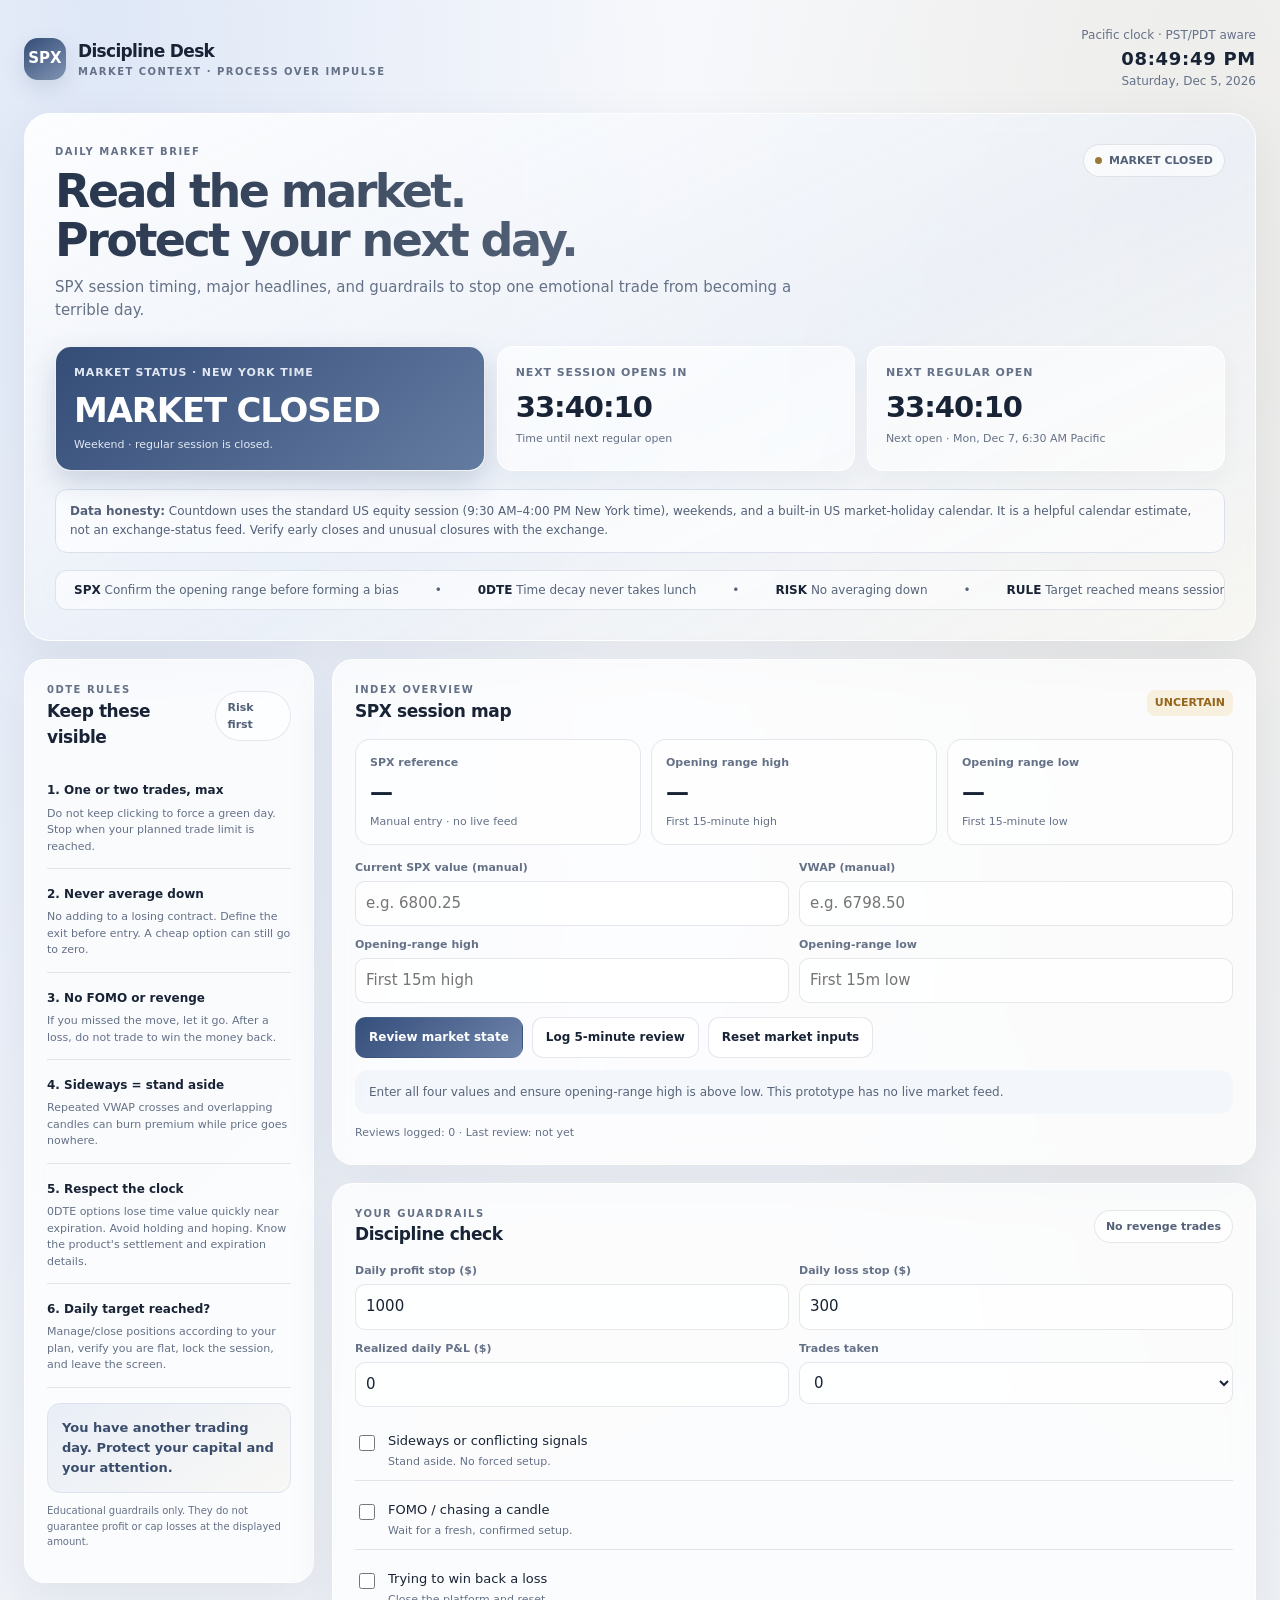
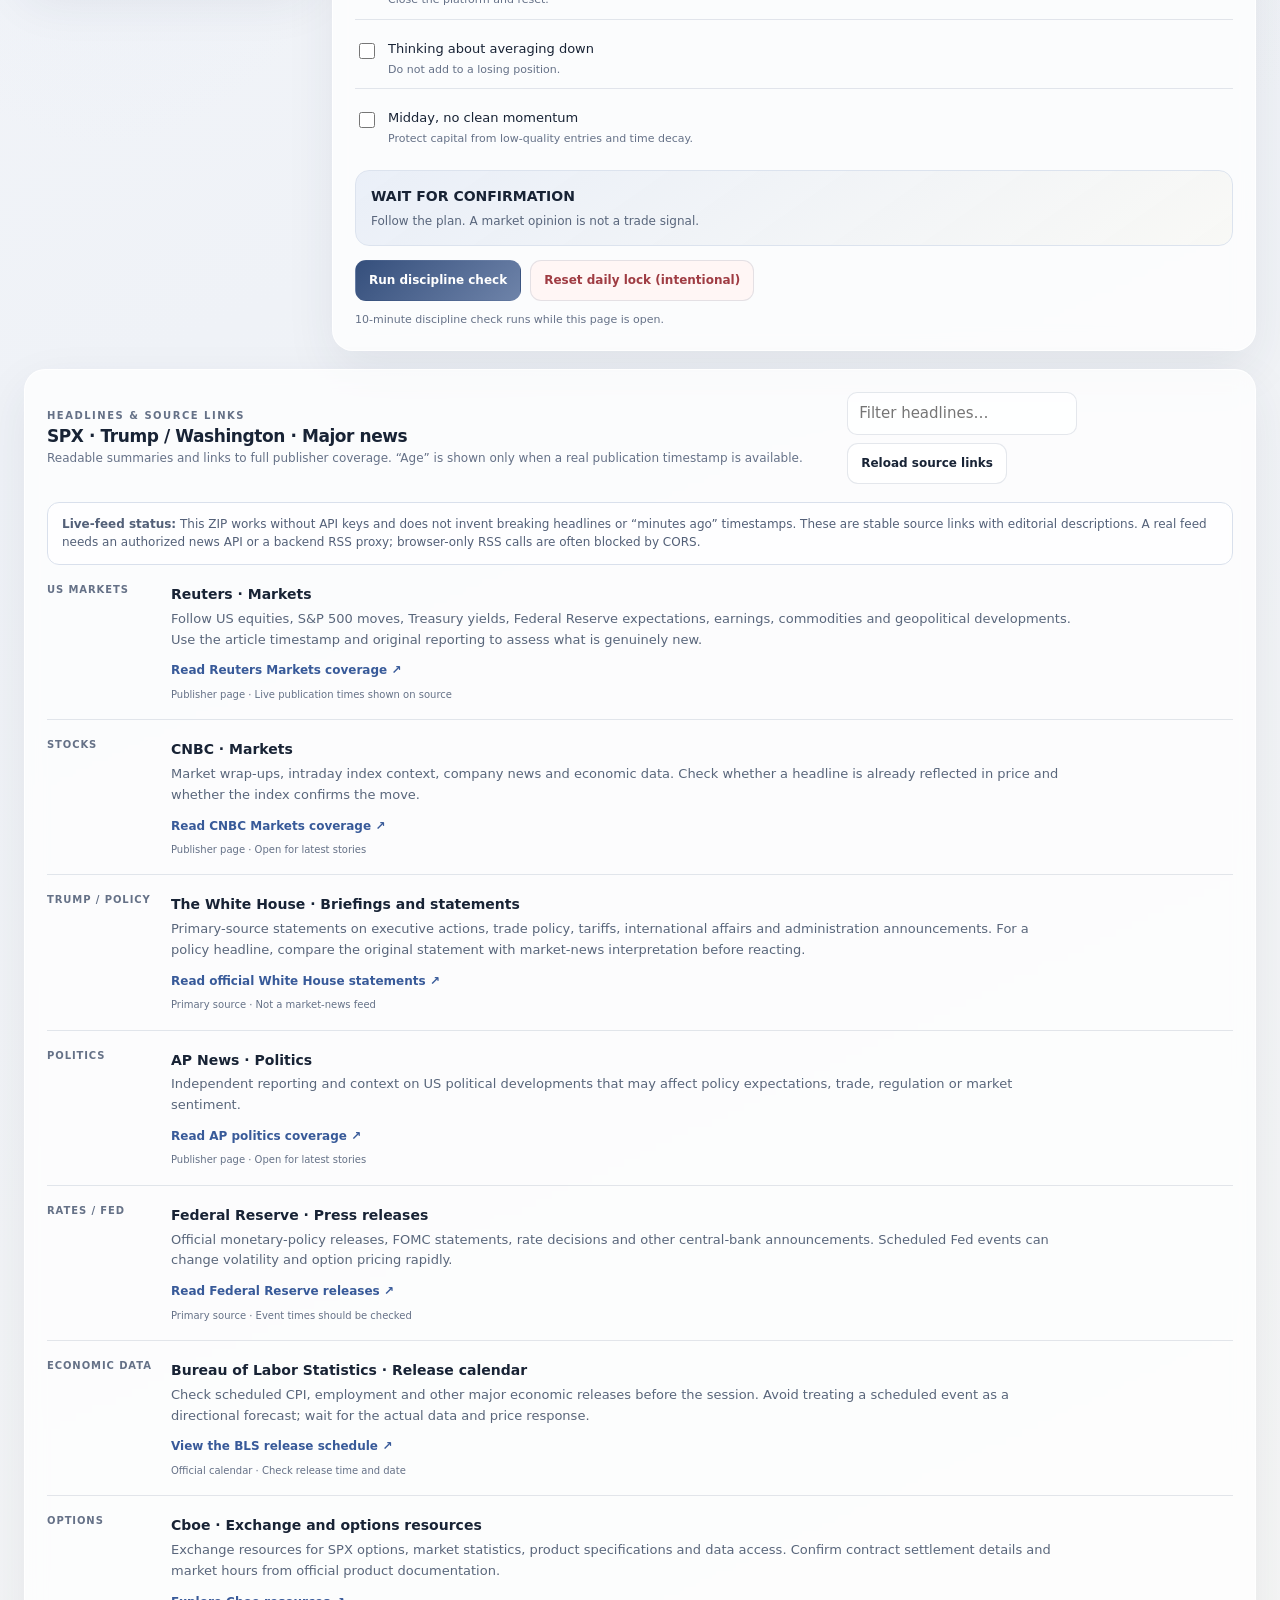
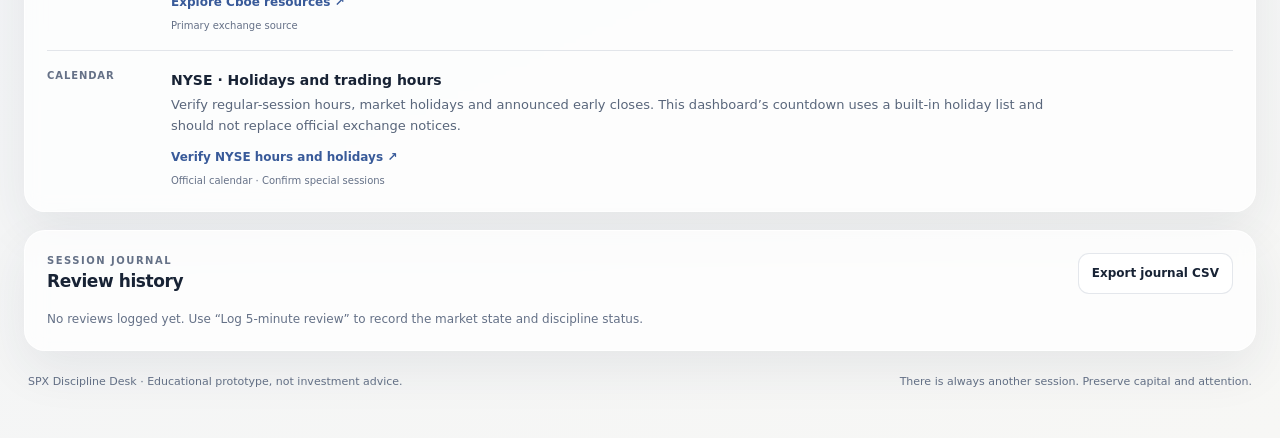
==== index.html @ 42bda192 "Add files via upload" ====
<!doctype html>
<html lang="en">
<head>
  <meta charset="utf-8">
  <meta name="viewport" content="width=device-width, initial-scale=1">
  <meta name="theme-color" content="#f4f6fa">
  <meta name="description" content="SPX market context and trading-discipline dashboard with market hours, news, and 0DTE rules.">
  <title>SPX Discipline Desk</title>
  <link rel="stylesheet" href="styles.css">
</head>
<body>
  <main class="shell">
    <header class="topbar">
      <div class="brand">
        <div class="brand-mark">SPX</div>
        <div><div class="brand-name">Discipline Desk</div><div class="eyebrow">Market context · Process over impulse</div></div>
      </div>
      <div class="clock"><span>Pacific clock · PST/PDT aware</span><strong id="clock">--:--:--</strong><span id="date">Loading date…</span></div>
    </header>

    <section class="hero">
      <div class="hero-head">
        <div>
          <div class="eyebrow">Daily market brief</div>
          <h1>Read the market.<br>Protect your next day.</h1>
          <p class="subtitle">SPX session timing, major headlines, and guardrails to stop one emotional trade from becoming a terrible day.</p>
        </div>
        <div class="pill"><span class="dot"></span><span id="session-label">Checking market session…</span></div>
      </div>

      <div class="countdown-grid">
        <article class="countdown-card featured">
          <div class="countdown-label">Market status · New York time</div>
          <div class="countdown-value" id="market-status">CHECKING…</div>
          <div class="countdown-sub" id="market-status-detail">Calculating regular-session hours</div>
        </article>
        <article class="countdown-card">
          <div class="countdown-label" id="countdown-title">Time until market close</div>
          <div class="countdown-value timer" id="close-countdown">--:--:--</div>
          <div class="countdown-sub" id="close-detail">NYSE / Cboe regular session</div>
        </article>
        <article class="countdown-card">
          <div class="countdown-label">Next regular open</div>
          <div class="countdown-value timer" id="open-countdown">--:--:--</div>
          <div class="countdown-sub" id="open-detail">Countdown in Pacific time</div>
        </article>
      </div>
      <div class="notice"><strong>Data honesty:</strong> Countdown uses the standard US equity session (9:30 AM–4:00 PM New York time), weekends, and a built-in US market-holiday calendar. It is a helpful calendar estimate, not an exchange-status feed. Verify early closes and unusual closures with the exchange.</div>
      <div class="ticker" aria-label="Market and discipline ticker">
        <div class="ticker-track">
          <span><b>SPX</b> Confirm the opening range before forming a bias</span><span>•</span>
          <span><b>0DTE</b> Time decay never takes lunch</span><span>•</span>
          <span><b>RISK</b> No averaging down</span><span>•</span>
          <span><b>RULE</b> Target reached means session locked</span><span>•</span>
          <span><b>NEWS</b> Verify claims with primary sources</span><span>•</span>
          <span><b>SPX</b> Confirm the opening range before forming a bias</span><span>•</span>
          <span><b>0DTE</b> Time decay never takes lunch</span><span>•</span>
          <span><b>RISK</b> No averaging down</span><span>•</span>
          <span><b>RULE</b> Target reached means session locked</span>
        </div>
      </div>
    </section>

    <div class="layout">
      <aside class="sidebar panel">
        <div class="panel-title"><div><div class="eyebrow">0DTE rules</div><h2>Keep these visible</h2></div><span class="pill">Risk first</span></div>
        <div class="rule-note"><b>1. One or two trades, max</b><p>Do not keep clicking to force a green day. Stop when your planned trade limit is reached.</p></div>
        <div class="rule-note"><b>2. Never average down</b><p>No adding to a losing contract. Define the exit before entry. A cheap option can still go to zero.</p></div>
        <div class="rule-note"><b>3. No FOMO or revenge</b><p>If you missed the move, let it go. After a loss, do not trade to win the money back.</p></div>
        <div class="rule-note"><b>4. Sideways = stand aside</b><p>Repeated VWAP crosses and overlapping candles can burn premium while price goes nowhere.</p></div>
        <div class="rule-note"><b>5. Respect the clock</b><p>0DTE options lose time value quickly near expiration. Avoid holding and hoping. Know the product's settlement and expiration details.</p></div>
        <div class="rule-note"><b>6. Daily target reached?</b><p>Manage/close positions according to your plan, verify you are flat, lock the session, and leave the screen.</p></div>
        <div class="sidebar-callout">You have another trading day. Protect your capital and your attention.</div>
        <p class="muted tiny">Educational guardrails only. They do not guarantee profit or cap losses at the displayed amount.</p>
      </aside>

      <div class="main-column">
        <section class="panel">
          <div class="panel-title"><div><div class="eyebrow">Index overview</div><h2>SPX session map</h2></div><span class="state wait" id="trend-state">UNCERTAIN</span></div>
          <div class="market-grid">
            <div class="metric"><div class="metric-label">SPX reference</div><div class="metric-value" id="spx-price">—</div><div class="metric-foot">Manual entry · no live feed</div></div>
            <div class="metric"><div class="metric-label">Opening range high</div><div class="metric-value" id="or-high-display">—</div><div class="metric-foot">First 15-minute high</div></div>
            <div class="metric"><div class="metric-label">Opening range low</div><div class="metric-value" id="or-low-display">—</div><div class="metric-foot">First 15-minute low</div></div>
          </div>
          <div class="inputs">
            <div class="field"><label for="price">Current SPX value (manual)</label><input id="price" type="number" step="0.01" placeholder="e.g. 6800.25"></div>
            <div class="field"><label for="vwap">VWAP (manual)</label><input id="vwap" type="number" step="0.01" placeholder="e.g. 6798.50"></div>
            <div class="field"><label for="or-high">Opening-range high</label><input id="or-high" type="number" step="0.01" placeholder="First 15m high"></div>
            <div class="field"><label for="or-low">Opening-range low</label><input id="or-low" type="number" step="0.01" placeholder="First 15m low"></div>
          </div>
          <div class="controls"><button class="btn primary" id="classify">Review market state</button><button class="btn" id="save-review">Log 5-minute review</button><button class="btn" id="reset-market">Reset market inputs</button></div>
          <div class="range-note" id="market-explanation">Enter price, VWAP and opening-range levels. The prototype uses simple context checks, not live prices or trade-entry signals.</div>
          <div class="status-line" id="review-count">Reviews logged: 0 · Last review: not yet</div>
        </section>

        <section class="panel">
          <div class="panel-title"><div><div class="eyebrow">Your guardrails</div><h2>Discipline check</h2></div><span class="pill">No revenge trades</span></div>
          <div class="inputs">
            <div class="field"><label for="profit-goal">Daily profit stop ($)</label><input id="profit-goal" type="number" value="1000" min="1"></div>
            <div class="field"><label for="loss-limit">Daily loss stop ($)</label><input id="loss-limit" type="number" value="300" min="1"></div>
            <div class="field"><label for="pnl">Realized daily P&amp;L ($)</label><input id="pnl" type="number" value="0" step="0.01"></div>
            <div class="field"><label for="trades">Trades taken</label><select id="trades"><option value="0">0</option><option value="1">1</option><option value="2">2</option><option value="3">3</option><option value="4">4+</option></select></div>
          </div>
          <div class="rules">
            <div class="rule"><input type="checkbox" id="sideways"><label for="sideways">Sideways or conflicting signals<span>Stand aside. No forced setup.</span></label></div>
            <div class="rule"><input type="checkbox" id="fomo"><label for="fomo">FOMO / chasing a candle<span>Wait for a fresh, confirmed setup.</span></label></div>
            <div class="rule"><input type="checkbox" id="revenge"><label for="revenge">Trying to win back a loss<span>Close the platform and reset.</span></label></div>
            <div class="rule"><input type="checkbox" id="average"><label for="average">Thinking about averaging down<span>Do not add to a losing position.</span></label></div>
            <div class="rule"><input type="checkbox" id="lunch"><label for="lunch">Midday, no clean momentum<span>Protect capital from low-quality entries and time decay.</span></label></div>
          </div>
          <div class="coach" id="coach"><strong>WAIT FOR CONFIRMATION</strong><p>Follow the plan. A market opinion is not a trade signal.</p></div>
          <div class="lock-overlay" id="lock-message" role="status"></div>
          <div class="controls"><button class="btn primary" id="check-discipline">Run discipline check</button><button class="btn danger" id="unlock-session">Reset daily lock (intentional)</button></div>
          <div class="status-line" id="next-prompt">10-minute discipline check runs while this page is open.</div>
        </section>
      </div>
    </div>

    <section class="panel news-panel">
      <div class="panel-title">
        <div><div class="eyebrow">Headlines & source links</div><h2>SPX · Trump / Washington · Major news</h2><div class="muted small">Readable summaries and links to full publisher coverage. “Age” is shown only when a real publication timestamp is available.</div></div>
        <div class="news-tools"><input id="news-filter" type="search" placeholder="Filter headlines…"><button class="btn" id="refresh-news">Reload source links</button></div>
      </div>
      <div class="news-notice"><b>Live-feed status:</b> This ZIP works without API keys and does not invent breaking headlines or “minutes ago” timestamps. These are stable source links with editorial descriptions. A real feed needs an authorized news API or a backend RSS proxy; browser-only RSS calls are often blocked by CORS.</div>
      <div class="news-list" id="news-list">
        <article class="news-item"><div class="news-source">US markets</div><div><h3>Reuters · Markets</h3><p>Follow US equities, S&amp;P 500 moves, Treasury yields, Federal Reserve expectations, earnings, commodities and geopolitical developments. Use the article timestamp and original reporting to assess what is genuinely new.</p><a href="https://www.reuters.com/markets/" target="_blank" rel="noopener noreferrer">Read Reuters Markets coverage ↗</a><div class="news-meta">Publisher page · Live publication times shown on source</div></div></article>
        <article class="news-item"><div class="news-source">Stocks</div><div><h3>CNBC · Markets</h3><p>Market wrap-ups, intraday index context, company news and economic data. Check whether a headline is already reflected in price and whether the index confirms the move.</p><a href="https://www.cnbc.com/markets/" target="_blank" rel="noopener noreferrer">Read CNBC Markets coverage ↗</a><div class="news-meta">Publisher page · Open for latest stories</div></div></article>
        <article class="news-item"><div class="news-source">Trump / policy</div><div><h3>The White House · Briefings and statements</h3><p>Primary-source statements on executive actions, trade policy, tariffs, international affairs and administration announcements. For a policy headline, compare the original statement with market-news interpretation before reacting.</p><a href="https://www.whitehouse.gov/briefings-statements/" target="_blank" rel="noopener noreferrer">Read official White House statements ↗</a><div class="news-meta">Primary source · Not a market-news feed</div></div></article>
        <article class="news-item"><div class="news-source">Politics</div><div><h3>AP News · Politics</h3><p>Independent reporting and context on US political developments that may affect policy expectations, trade, regulation or market sentiment.</p><a href="https://apnews.com/politics" target="_blank" rel="noopener noreferrer">Read AP politics coverage ↗</a><div class="news-meta">Publisher page · Open for latest stories</div></div></article>
        <article class="news-item"><div class="news-source">Rates / Fed</div><div><h3>Federal Reserve · Press releases</h3><p>Official monetary-policy releases, FOMC statements, rate decisions and other central-bank announcements. Scheduled Fed events can change volatility and option pricing rapidly.</p><a href="https://www.federalreserve.gov/newsevents/pressreleases.htm" target="_blank" rel="noopener noreferrer">Read Federal Reserve releases ↗</a><div class="news-meta">Primary source · Event times should be checked</div></div></article>
        <article class="news-item"><div class="news-source">Economic data</div><div><h3>Bureau of Labor Statistics · Release calendar</h3><p>Check scheduled CPI, employment and other major economic releases before the session. Avoid treating a scheduled event as a directional forecast; wait for the actual data and price response.</p><a href="https://www.bls.gov/schedule/" target="_blank" rel="noopener noreferrer">View the BLS release schedule ↗</a><div class="news-meta">Official calendar · Check release time and date</div></div></article>
        <article class="news-item"><div class="news-source">Options</div><div><h3>Cboe · Exchange and options resources</h3><p>Exchange resources for SPX options, market statistics, product specifications and data access. Confirm contract settlement details and market hours from official product documentation.</p><a href="https://www.cboe.com/" target="_blank" rel="noopener noreferrer">Explore Cboe resources ↗</a><div class="news-meta">Primary exchange source</div></div></article>
        <article class="news-item"><div class="news-source">Calendar</div><div><h3>NYSE · Holidays and trading hours</h3><p>Verify regular-session hours, market holidays and announced early closes. This dashboard’s countdown uses a built-in holiday list and should not replace official exchange notices.</p><a href="https://www.nyse.com/markets/hours-calendars" target="_blank" rel="noopener noreferrer">Verify NYSE hours and holidays ↗</a><div class="news-meta">Official calendar · Confirm special sessions</div></div></article>
      </div>
    </section>

    <section class="panel news-panel">
      <div class="panel-title"><div><div class="eyebrow">Session journal</div><h2>Review history</h2></div><button class="btn" id="export-csv">Export journal CSV</button></div>
      <div id="journal-empty" class="muted small">No reviews logged yet. Use “Log 5-minute review” to record the market state and discipline status.</div>
      <div id="journal-list" class="news-list"></div>
    </section>
    <footer class="footer"><span>SPX Discipline Desk · Educational prototype, not investment advice.</span><span>There is always another session. Preserve capital and attention.</span></footer>
  </main>
  <script src="app.js"></script>
</body>
</html>
---- styles.css ----
*{box-sizing:border-box}
:root{color-scheme:light;--ink:#182335;--muted:#657187;--line:rgba(108,124,148,.18);--glass:rgba(255,255,255,.74);--green:#147a59;--red:#b8434b;--amber:#94651b;--shadow:0 18px 50px rgba(37,52,77,.08)}
body{margin:0;color:var(--ink);background:radial-gradient(ellipse at 8% 0%,rgba(213,225,245,.72),transparent 34%),radial-gradient(ellipse at 94% 8%,rgba(229,226,217,.52),transparent 30%),linear-gradient(155deg,#f8f9fc 0%,#eff2f7 48%,#f7f7f5 100%);font:15px/1.55 Inter,ui-sans-serif,system-ui,-apple-system,BlinkMacSystemFont,"Segoe UI",sans-serif;min-height:100vh}
a{color:#385a99;text-decoration:none}a:hover{text-decoration:underline}button,input,select{font:inherit}
.shell{max-width:1440px;margin:auto;padding:26px 24px 48px}.topbar{display:flex;align-items:center;justify-content:space-between;gap:16px;margin-bottom:22px}.brand{display:flex;align-items:center;gap:12px}.brand-mark{width:42px;height:42px;border-radius:14px;display:grid;place-items:center;color:#fff;font-weight:800;background:linear-gradient(145deg,#344d77,#8194b3);box-shadow:0 8px 20px #536b8a2b}.brand-name{font-size:17px;font-weight:800;letter-spacing:-.04em}.eyebrow{color:var(--muted);text-transform:uppercase;font-size:10px;font-weight:800;letter-spacing:.15em}.clock{text-align:right;color:var(--muted);font-size:12px}.clock strong{display:block;color:var(--ink);font-size:18px;font-variant-numeric:tabular-nums;letter-spacing:.04em}
.hero{border:1px solid rgba(255,255,255,.9);border-radius:26px;padding:30px;background:linear-gradient(155deg,rgba(255,255,255,.9),rgba(235,240,248,.78) 55%,rgba(248,247,243,.86));box-shadow:var(--shadow);backdrop-filter:blur(10px)}.hero-head{display:flex;align-items:flex-start;justify-content:space-between;gap:24px;flex-wrap:wrap}h1{font-size:clamp(29px,4vw,46px);line-height:1.08;letter-spacing:-.055em;margin:7px 0 10px;font-weight:800;background:linear-gradient(105deg,#26354c,#68758a);-webkit-background-clip:text;background-clip:text;color:transparent}.subtitle{color:var(--muted);max-width:740px;margin:0}.pill{display:inline-flex;align-items:center;gap:7px;padding:7px 11px;border:1px solid var(--line);border-radius:999px;background:#ffffff9c;color:#526078;font-size:11px;font-weight:750}.dot{width:7px;height:7px;background:#9b7a36;border-radius:50%}.notice,.news-notice{margin-top:18px;padding:12px 14px;border:1px solid #d9e0ec;border-radius:12px;color:#536078;background:rgba(255,255,255,.62);font-size:12px}
.countdown-grid{display:grid;grid-template-columns:1.2fr 1fr 1fr;gap:12px;margin-top:24px}.countdown-card{padding:17px 18px;border-radius:16px;border:1px solid rgba(255,255,255,.9);background:rgba(255,255,255,.62);box-shadow:0 8px 24px rgba(37,52,77,.04)}.countdown-card.featured{background:linear-gradient(140deg,#344d77,#647ba1);color:#fff;box-shadow:0 12px 28px rgba(49,73,113,.2)}.countdown-label{font-size:11px;font-weight:800;letter-spacing:.08em;text-transform:uppercase;color:var(--muted)}.featured .countdown-label,.featured .countdown-sub{color:#e0e7f3}.countdown-value{font-size:clamp(19px,2.6vw,29px);line-height:1.2;font-weight:850;letter-spacing:-.035em;margin:9px 0 5px;font-variant-numeric:tabular-nums}.countdown-card.featured .countdown-value{font-size:clamp(22px,3vw,34px)}.countdown-sub{font-size:11px;color:var(--muted)}.timer{font-variant-numeric:tabular-nums}.ticker{overflow:hidden;white-space:nowrap;border:1px solid var(--line);border-radius:12px;background:rgba(255,255,255,.55);margin-top:17px}.ticker-track{display:inline-flex;gap:36px;padding:10px 18px;min-width:max-content;animation:scroll 38s linear infinite;font-size:12px;color:#56647a}.ticker:hover .ticker-track{animation-play-state:paused}.ticker b{color:var(--ink)}@keyframes scroll{from{transform:translateX(0)}to{transform:translateX(-45%)}}
.layout{display:grid;grid-template-columns:290px minmax(0,1fr);gap:18px;margin-top:18px;align-items:start}.main-column{display:grid;gap:18px}.panel{min-width:0;border:1px solid rgba(255,255,255,.9);border-radius:21px;padding:22px;background:var(--glass);backdrop-filter:blur(10px);box-shadow:var(--shadow)}.panel-title{display:flex;align-items:center;justify-content:space-between;gap:12px;margin-bottom:15px}h2{margin:0;font-size:17px;letter-spacing:-.025em}h3{margin:0 0 7px;font-size:14px}.muted{color:var(--muted)}.small{font-size:12px}.tiny{font-size:10px}
.market-grid{display:grid;grid-template-columns:repeat(3,minmax(0,1fr));gap:10px}.metric{border:1px solid var(--line);background:rgba(255,255,255,.55);padding:14px;border-radius:15px;min-width:0}.metric-label{color:var(--muted);font-size:11px;font-weight:700}.metric-value{font-size:23px;font-weight:800;letter-spacing:-.04em;margin:4px 0 2px;overflow-wrap:anywhere}.metric-foot{color:var(--muted);font-size:11px}.state{display:inline-flex;border-radius:8px;padding:4px 8px;font-size:11px;font-weight:800;background:#edf0f5;color:#58657a}.state.bull{color:var(--green);background:#e6f4ee}.state.bear{color:var(--red);background:#f9e9e9}.state.wait{color:var(--amber);background:#f7f0df}
.controls{display:flex;flex-wrap:wrap;gap:9px;margin-top:14px}.btn{cursor:pointer;border:1px solid var(--line);border-radius:11px;padding:10px 13px;color:var(--ink);background:rgba(255,255,255,.8);font-weight:750;font-size:12px;transition:transform .15s,box-shadow .15s}.btn:hover{transform:translateY(-1px);box-shadow:0 6px 18px rgba(42,56,80,.09)}.btn.primary{border-color:transparent;color:white;background:linear-gradient(135deg,#354f7c,#6e83a9)}.btn.danger{color:#9f3c43;background:#fff6f5}.range-note{padding:13px 14px;border-radius:13px;margin-top:12px;background:rgba(241,244,249,.8);color:#58657a;font-size:12px}.rules{display:grid;gap:9px;margin-top:14px}.rule{display:flex;align-items:flex-start;gap:10px;padding:10px 0;border-bottom:1px solid var(--line)}.rule:last-child{border-bottom:0}.rule input{margin-top:4px;accent-color:#536e9e;width:16px;height:16px;flex-shrink:0}.rule label{cursor:pointer;font-size:13px}.rule label span{display:block;color:var(--muted);font-size:11px;margin-top:2px}.inputs{display:grid;grid-template-columns:1fr 1fr;gap:10px;margin-top:14px}.field label{display:block;color:var(--muted);font-size:11px;font-weight:750;margin-bottom:5px}.field input,.field select,.news-tools input{width:100%;border:1px solid var(--line);border-radius:10px;padding:10px;background:#ffffffbd;color:var(--ink);outline:none}.field input:focus,.field select:focus,.news-tools input:focus{border-color:#7e91b6;box-shadow:0 0 0 3px #7187ad22}.coach{margin-top:13px;padding:15px;border-radius:14px;background:linear-gradient(145deg,rgba(231,237,247,.88),rgba(248,248,245,.92));border:1px solid #dce3ee}.coach strong{display:block;font-size:14px;margin-bottom:4px}.coach p{margin:0;font-size:12px;color:#59667c}.lock-overlay{display:none;margin-top:12px;border:1px solid #edc9c9;border-radius:12px;background:#fff0ef;color:#943e42;padding:13px;font-size:12px;font-weight:750}.lock-overlay.visible{display:block}.status-line{font-size:11px;color:var(--muted);margin-top:10px}
.sidebar{position:sticky;top:14px}.rule-note{padding:13px 0;border-bottom:1px solid var(--line)}.rule-note b{font-size:12px}.rule-note p{margin:4px 0 0;color:var(--muted);font-size:11px;line-height:1.5}.sidebar-callout{margin-top:15px;padding:14px;border-radius:13px;background:linear-gradient(145deg,#e9eef7,#f8f8f5);border:1px solid #dce3ee;font-weight:800;font-size:13px;color:#3b4d6c}
.news-panel{margin-top:18px}.news-tools{display:flex;gap:8px;align-items:center;flex-wrap:wrap}.news-tools input{min-width:150px;max-width:230px;width:100%;padding:9px 11px}.news-list{display:grid;gap:0}.news-item{padding:17px 0;border-bottom:1px solid var(--line);display:grid;grid-template-columns:110px minmax(0,1fr);gap:14px}.news-item:last-child{border-bottom:0;padding-bottom:0}.news-source{color:var(--muted);font-size:10px;font-weight:800;text-transform:uppercase;letter-spacing:.09em}.news-item h3{line-height:1.35;margin:3px 0 5px}.news-item p{color:#59667b;font-size:13px;line-height:1.6;margin:0 0 8px;max-width:900px}.news-item a{font-size:12px;font-weight:800}.news-meta{font-size:10px;color:var(--muted);margin-top:5px}.footer{display:flex;justify-content:space-between;flex-wrap:wrap;gap:10px;padding:22px 4px 0;color:var(--muted);font-size:11px}
@media(max-width:1000px){.layout{grid-template-columns:1fr}.sidebar{position:static}.sidebar{display:grid;grid-template-columns:1fr 1fr;column-gap:22px}.sidebar .panel-title,.sidebar .sidebar-callout,.sidebar>p{grid-column:1/-1}.countdown-grid{grid-template-columns:1fr 1fr}.countdown-card.featured{grid-column:span 2}}
@media(max-width:650px){.shell{padding:16px 12px 30px}.hero{padding:20px}.panel{padding:17px}.countdown-grid{grid-template-columns:1fr}.countdown-card.featured{grid-column:auto}.market-grid{grid-template-columns:1fr 1fr}.market-grid .metric:last-child{grid-column:span 2}.news-item{grid-template-columns:78px minmax(0,1fr)}.sidebar{display:block}.clock strong{font-size:15px}.brand-name{font-size:15px}.panel-title{align-items:flex-start;flex-wrap:wrap}}
@media(prefers-reduced-motion:reduce){*,*::before,*::after{animation:none!important;scroll-behavior:auto!important;transition:none!important}}
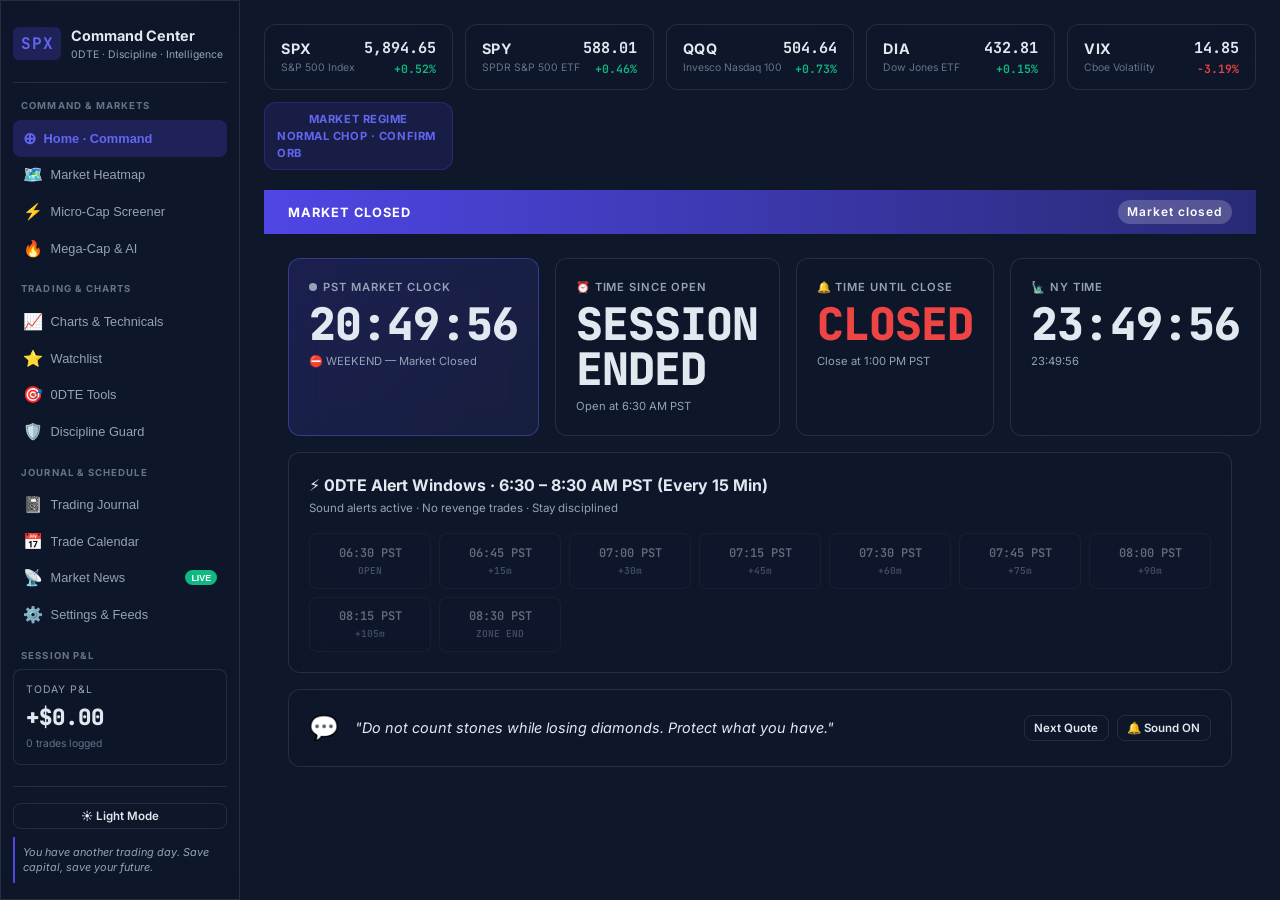
==== commit 9914559f: "Deploy SPX Command Center: modular UI architecture, live trading intelligence & journal" ====
--- a/index.html
+++ b/index.html
@@ -1,146 +1,1234 @@
 <!doctype html>
-<html lang="en">
+<html lang="en" data-theme="dark">
+
 <head>
   <meta charset="utf-8">
   <meta name="viewport" content="width=device-width, initial-scale=1">
-  <meta name="theme-color" content="#f4f6fa">
-  <meta name="description" content="SPX market context and trading-discipline dashboard with market hours, news, and 0DTE rules.">
-  <title>SPX Discipline Desk</title>
-  <link rel="stylesheet" href="styles.css">
+  <meta name="description"
+    content="SPX Command Center - 0DTE Trading Intelligence, Daily P&L Journal, and Discipline Guardrails.">
+  <title>SPX Command Center · Trading Intelligence Dashboard</title>
+  <link rel="preconnect" href="https://fonts.googleapis.com">
+  <link rel="preconnect" href="https://fonts.gstatic.com" crossorigin>
+  <link
+    href="https://fonts.googleapis.com/css2?family=Inter:wght@300;400;500;600;700;800&family=JetBrains+Mono:wght@400;500;600;700;800&display=swap"
+    rel="stylesheet">
+  <link rel="stylesheet" href="css/main.css">
+  <link rel="stylesheet" href="css/components.css">
+  <style>
+    /* Canva Studio & Heatmap Black Text Overrides */
+    body {
+      font-size: 16px !important;
+    }
+
+    .timer-big {
+      font-size: 2.8rem !important;
+      font-weight: 800 !important;
+      font-family: 'JetBrains Mono', monospace !important;
+    }
+
+    .stock-tile {
+      color: #000000 !important;
+      padding: 10px 8px !important;
+      border-radius: 8px !important;
+    }
+
+    .stock-tile .tile-sym {
+      color: #000000 !important;
+      font-size: 1.15rem !important;
+      font-weight: 900 !important;
+      display: block;
+    }
+
+    .stock-tile .tile-chg {
+      color: #000000 !important;
+      font-size: 1.05rem !important;
+      font-weight: 800 !important;
+      display: block;
+      margin-top: 3px;
+    }
+
+    .stock-tile .tile-price {
+      color: #0F172A !important;
+      font-size: 0.9rem !important;
+      font-weight: 700 !important;
+      display: block;
+    }
+
+    [data-theme="light"] .tile-perf-strong-green {
+      background-color: #86EFAC !important;
+      border: 1.5px solid #22C55E !important;
+    }
+
+    [data-theme="light"] .tile-perf-green {
+      background-color: #BBF7D0 !important;
+      border: 1.5px solid #4ADE80 !important;
+    }
+
+    [data-theme="light"] .tile-perf-light-green {
+      background-color: #DCFCE7 !important;
+      border: 1.5px solid #86EFAC !important;
+    }
+
+    [data-theme="light"] .tile-perf-flat {
+      background-color: #E2E8F0 !important;
+      border: 1.5px solid #CBD5E1 !important;
+    }
+
+    [data-theme="light"] .tile-perf-light-red {
+      background-color: #FEE2E2 !important;
+      border: 1.5px solid #FCA5A5 !important;
+    }
+
+    [data-theme="light"] .tile-perf-red {
+      background-color: #FECACA !important;
+      border: 1.5px solid #F87171 !important;
+    }
+
+    [data-theme="light"] .tile-perf-strong-red {
+      background-color: #FCA5A5 !important;
+      border: 1.5px solid #EF4444 !important;
+    }
+  </style>
 </head>
+
 <body>
-  <main class="shell">
-    <header class="topbar">
+  <!-- MODALS -->
+  <div id="discipline-modal" class="modal-overlay" style="display:none">
+    <div class="modal-box glass">
+      <div class="modal-icon">⚠️</div>
+      <h2 class="modal-title">15-Minute Check-In</h2>
+      <p class="modal-text">Are you waiting for a <strong>valid setup</strong>, or trading out of FOMO or revenge?</p>
+      <div class="modal-quote" id="modal-quote"></div>
+      <div class="modal-actions">
+        <button class="btn btn-good" onclick="disciplineChoice('confirm')">✓ Waiting for confirmation</button>
+        <button class="btn btn-warn" onclick="disciplineChoice('fomo')">⚡ Feeling FOMO</button>
+        <button class="btn btn-danger" onclick="disciplineChoice('revenge')">🔄 Trying to recover a loss</button>
+        <button class="btn btn-pause" onclick="disciplineChoice('break')">☕ Take a break</button>
+      </div>
+    </div>
+  </div>
+  <div id="loss-modal" class="modal-overlay" style="display:none">
+    <div class="modal-box glass loss-modal-box">
+      <div class="modal-icon">🛑</div>
+      <h2 class="modal-title">STOP. You Are In a Loss.</h2>
+      <p class="modal-text">Cut it. Focus on <strong>tomorrow</strong>. Do NOT wait 15 minutes holding all your capital.
+        Do NOT revenge trade.</p>
+      <div class="loss-rules">
+        <div class="loss-rule">📌 Your family matters more than this trade</div>
+        <div class="loss-rule">📌 You have another trading day tomorrow</div>
+        <div class="loss-rule">📌 Do not count stones while losing diamonds</div>
+        <div class="loss-rule">📌 Small profit beats blown account every time</div>
+      </div>
+      <button class="btn btn-good" onclick="closeLossModal()">I Understand — Stepping Away</button>
+    </div>
+  </div>
+  <div id="profit-modal" class="modal-overlay" style="display:none">
+    <div class="modal-box glass profit-modal-box">
+      <div class="modal-icon">🎯</div>
+      <h2 class="modal-title">Profit Target Reached!</h2>
+      <p class="modal-text">You have hit your daily profit goal. <strong>Consider stopping now.</strong></p>
+      <div class="loss-rules">
+        <div class="loss-rule">💎 Lock in your win — you earned it</div>
+        <div class="loss-rule">💎 Sideway traps kill winners every day</div>
+        <div class="loss-rule">💎 Protect capital for tomorrow's opportunity</div>
+      </div>
+      <button class="btn btn-good" onclick="closeProfitModal()">Locking Session — Done for Today</button>
+      <button class="btn btn-warn" onclick="closeProfitModal()">Continue with Caution</button>
+    </div>
+  </div>
+  <div id="stock-modal" class="modal-overlay" style="display:none">
+    <div class="modal-box glass stock-modal-box">
+      <div class="stock-modal-head">
+        <div>
+          <h2 id="sm-ticker" style="font-size:1.4rem;font-weight:800;letter-spacing:0.04em;">—</h2>
+          <div id="sm-name" style="color:var(--text-dim);font-size:0.75rem;">—</div>
+        </div>
+        <div style="text-align:right;">
+          <div id="sm-price" style="font-size:1.3rem;font-weight:700;font-family:'JetBrains Mono',monospace;">—</div>
+          <div id="sm-chg" style="font-weight:600;font-size:0.85rem;">—</div>
+        </div>
+        <button class="btn btn-sm btn-outline" onclick="closeStockModal()" style="margin-left:1rem;">✕</button>
+      </div>
+      <div class="stock-modal-canvas-wrap"><canvas id="modalCanvas"></canvas></div>
+      <div class="stock-modal-details">
+        <div class="smd-item">
+          <div class="smd-label">Market Cap</div>
+          <div class="smd-value" id="sm-mcap">—</div>
+        </div>
+        <div class="smd-item">
+          <div class="smd-label">Volume</div>
+          <div class="smd-value" id="sm-vol">—</div>
+        </div>
+        <div class="smd-item">
+          <div class="smd-label">13D Avg Vol</div>
+          <div class="smd-value" id="sm-13d">—</div>
+        </div>
+        <div class="smd-item">
+          <div class="smd-label">Rel Vol</div>
+          <div class="smd-value" id="sm-relvol">—</div>
+        </div>
+        <div class="smd-item">
+          <div class="smd-label">RSI (14)</div>
+          <div class="smd-value" id="sm-rsi">—</div>
+        </div>
+        <div class="smd-item">
+          <div class="smd-label">Trend Status</div>
+          <div class="smd-value" id="sm-trend">—</div>
+        </div>
+      </div>
+      <div
+        style="display:flex;justify-content:space-between;align-items:center;border-top:1px solid var(--glass-border);padding-top:1rem;">
+        <button class="btn btn-primary" id="sm-watchlist-btn" onclick="toggleModalWatchlist()">+ Add to
+          Watchlist</button>
+        <button class="btn btn-outline" onclick="openStockInCharts()">Open in Charts Workspace →</button>
+      </div>
+    </div>
+  </div>
+
+  <div class="app-shell">
+    <!-- SIDEBAR -->
+    <nav class="sidebar glass" id="sidebar">
       <div class="brand">
         <div class="brand-mark">SPX</div>
-        <div><div class="brand-name">Discipline Desk</div><div class="eyebrow">Market context · Process over impulse</div></div>
-      </div>
-      <div class="clock"><span>Pacific clock · PST/PDT aware</span><strong id="clock">--:--:--</strong><span id="date">Loading date…</span></div>
-    </header>
-
-    <section class="hero">
-      <div class="hero-head">
-        <div>
-          <div class="eyebrow">Daily market brief</div>
-          <h1>Read the market.<br>Protect your next day.</h1>
-          <p class="subtitle">SPX session timing, major headlines, and guardrails to stop one emotional trade from becoming a terrible day.</p>
-        </div>
-        <div class="pill"><span class="dot"></span><span id="session-label">Checking market session…</span></div>
-      </div>
-
-      <div class="countdown-grid">
-        <article class="countdown-card featured">
-          <div class="countdown-label">Market status · New York time</div>
-          <div class="countdown-value" id="market-status">CHECKING…</div>
-          <div class="countdown-sub" id="market-status-detail">Calculating regular-session hours</div>
-        </article>
-        <article class="countdown-card">
-          <div class="countdown-label" id="countdown-title">Time until market close</div>
-          <div class="countdown-value timer" id="close-countdown">--:--:--</div>
-          <div class="countdown-sub" id="close-detail">NYSE / Cboe regular session</div>
-        </article>
-        <article class="countdown-card">
-          <div class="countdown-label">Next regular open</div>
-          <div class="countdown-value timer" id="open-countdown">--:--:--</div>
-          <div class="countdown-sub" id="open-detail">Countdown in Pacific time</div>
-        </article>
-      </div>
-      <div class="notice"><strong>Data honesty:</strong> Countdown uses the standard US equity session (9:30 AM–4:00 PM New York time), weekends, and a built-in US market-holiday calendar. It is a helpful calendar estimate, not an exchange-status feed. Verify early closes and unusual closures with the exchange.</div>
-      <div class="ticker" aria-label="Market and discipline ticker">
-        <div class="ticker-track">
-          <span><b>SPX</b> Confirm the opening range before forming a bias</span><span>•</span>
-          <span><b>0DTE</b> Time decay never takes lunch</span><span>•</span>
-          <span><b>RISK</b> No averaging down</span><span>•</span>
-          <span><b>RULE</b> Target reached means session locked</span><span>•</span>
-          <span><b>NEWS</b> Verify claims with primary sources</span><span>•</span>
-          <span><b>SPX</b> Confirm the opening range before forming a bias</span><span>•</span>
-          <span><b>0DTE</b> Time decay never takes lunch</span><span>•</span>
-          <span><b>RISK</b> No averaging down</span><span>•</span>
-          <span><b>RULE</b> Target reached means session locked</span>
-        </div>
-      </div>
-    </section>
-
-    <div class="layout">
-      <aside class="sidebar panel">
-        <div class="panel-title"><div><div class="eyebrow">0DTE rules</div><h2>Keep these visible</h2></div><span class="pill">Risk first</span></div>
-        <div class="rule-note"><b>1. One or two trades, max</b><p>Do not keep clicking to force a green day. Stop when your planned trade limit is reached.</p></div>
-        <div class="rule-note"><b>2. Never average down</b><p>No adding to a losing contract. Define the exit before entry. A cheap option can still go to zero.</p></div>
-        <div class="rule-note"><b>3. No FOMO or revenge</b><p>If you missed the move, let it go. After a loss, do not trade to win the money back.</p></div>
-        <div class="rule-note"><b>4. Sideways = stand aside</b><p>Repeated VWAP crosses and overlapping candles can burn premium while price goes nowhere.</p></div>
-        <div class="rule-note"><b>5. Respect the clock</b><p>0DTE options lose time value quickly near expiration. Avoid holding and hoping. Know the product's settlement and expiration details.</p></div>
-        <div class="rule-note"><b>6. Daily target reached?</b><p>Manage/close positions according to your plan, verify you are flat, lock the session, and leave the screen.</p></div>
-        <div class="sidebar-callout">You have another trading day. Protect your capital and your attention.</div>
-        <p class="muted tiny">Educational guardrails only. They do not guarantee profit or cap losses at the displayed amount.</p>
-      </aside>
-
-      <div class="main-column">
-        <section class="panel">
-          <div class="panel-title"><div><div class="eyebrow">Index overview</div><h2>SPX session map</h2></div><span class="state wait" id="trend-state">UNCERTAIN</span></div>
-          <div class="market-grid">
-            <div class="metric"><div class="metric-label">SPX reference</div><div class="metric-value" id="spx-price">—</div><div class="metric-foot">Manual entry · no live feed</div></div>
-            <div class="metric"><div class="metric-label">Opening range high</div><div class="metric-value" id="or-high-display">—</div><div class="metric-foot">First 15-minute high</div></div>
-            <div class="metric"><div class="metric-label">Opening range low</div><div class="metric-value" id="or-low-display">—</div><div class="metric-foot">First 15-minute low</div></div>
-          </div>
-          <div class="inputs">
-            <div class="field"><label for="price">Current SPX value (manual)</label><input id="price" type="number" step="0.01" placeholder="e.g. 6800.25"></div>
-            <div class="field"><label for="vwap">VWAP (manual)</label><input id="vwap" type="number" step="0.01" placeholder="e.g. 6798.50"></div>
-            <div class="field"><label for="or-high">Opening-range high</label><input id="or-high" type="number" step="0.01" placeholder="First 15m high"></div>
-            <div class="field"><label for="or-low">Opening-range low</label><input id="or-low" type="number" step="0.01" placeholder="First 15m low"></div>
-          </div>
-          <div class="controls"><button class="btn primary" id="classify">Review market state</button><button class="btn" id="save-review">Log 5-minute review</button><button class="btn" id="reset-market">Reset market inputs</button></div>
-          <div class="range-note" id="market-explanation">Enter price, VWAP and opening-range levels. The prototype uses simple context checks, not live prices or trade-entry signals.</div>
-          <div class="status-line" id="review-count">Reviews logged: 0 · Last review: not yet</div>
+        <div class="brand-text">
+          <div class="brand-name">Command Center</div>
+          <div class="brand-sub">0DTE · Discipline · Intelligence</div>
+        </div>
+      </div>
+      <div class="nav-group">
+        <div class="nav-label">COMMAND &amp; MARKETS</div>
+        <button class="nav-btn active" data-tab="home" onclick="switchTab('home')"><span
+            class="nav-icon">⊕</span><span>Home · Command</span></button>
+        <button class="nav-btn" data-tab="heatmap" onclick="switchTab('heatmap')"><span
+            class="nav-icon">🗺️</span><span>Market Heatmap</span></button>
+        <button class="nav-btn" data-tab="screener" onclick="switchTab('screener')"><span
+            class="nav-icon">⚡</span><span>Micro-Cap Screener</span></button>
+        <button class="nav-btn" data-tab="megacap" onclick="switchTab('megacap')"><span
+            class="nav-icon">🔥</span><span>Mega-Cap &amp; AI</span></button>
+      </div>
+      <div class="nav-group">
+        <div class="nav-label">TRADING &amp; CHARTS</div>
+        <button class="nav-btn" data-tab="charts" onclick="switchTab('charts')"><span
+            class="nav-icon">📈</span><span>Charts &amp; Technicals</span></button>
+        <button class="nav-btn" data-tab="watchlist" onclick="switchTab('watchlist')"><span
+            class="nav-icon">⭐</span><span>Watchlist</span></button>
+        <button class="nav-btn" data-tab="tools" onclick="switchTab('tools')"><span class="nav-icon">🎯</span><span>0DTE
+            Tools</span></button>
+        <button class="nav-btn" data-tab="discipline" onclick="switchTab('discipline')"><span
+            class="nav-icon">🛡️</span><span>Discipline Guard</span></button>
+      </div>
+      <div class="nav-group">
+        <div class="nav-label">JOURNAL &amp; SCHEDULE</div>
+        <button class="nav-btn" data-tab="journal" onclick="switchTab('journal')"><span
+            class="nav-icon">📓</span><span>Trading Journal</span></button>
+        <button class="nav-btn" data-tab="calendar" onclick="switchTab('calendar')"><span
+            class="nav-icon">📅</span><span>Trade Calendar</span></button>
+        <button class="nav-btn" data-tab="news" onclick="switchTab('news')"><span class="nav-icon">📡</span><span>Market
+            News</span><span class="nav-badge">LIVE</span></button>
+        <button class="nav-btn" data-tab="settings" onclick="switchTab('settings')"><span
+            class="nav-icon">⚙️</span><span>Settings &amp; Feeds</span></button>
+      </div>
+      <div class="nav-group">
+        <div class="nav-label">SESSION P&amp;L</div>
+        <div class="sidebar-pnl">
+          <div class="spnl-label">Today P&L</div>
+          <div class="spnl-value" id="spnl-display">$0.00</div>
+          <div class="spnl-trades" id="spnl-trades">0 days logged</div>
+        </div>
+      </div>
+      <div class="sidebar-footer">
+        <button class="btn btn-sm btn-outline" onclick="toggleTheme()" id="theme-btn">☀ Light Mode</button>
+        <div class="sidebar-quote" id="sidebar-quote">Protect capital. You have another day.</div>
+      </div>
+    </nav>
+
+    <main class="main-content">
+      <!-- HOME TAB -->
+      <div id="tab-home" class="tab-content active">
+        <section class="indices-ticker-bar">
+          <div class="index-chip glass" onclick="openStockModal('SPX')">
+            <div>
+              <div class="index-chip-sym">SPX</div>
+              <div class="index-chip-sub">S&amp;P 500 Index</div>
+            </div>
+            <div class="index-chip-right">
+              <div class="index-chip-price" id="idx-spx-price">5,892.40</div>
+              <div class="index-chip-chg" id="idx-spx-chg">+0.48%</div>
+            </div>
+          </div>
+          <div class="index-chip glass" onclick="openStockModal('SPY')">
+            <div>
+              <div class="index-chip-sym">SPY</div>
+              <div class="index-chip-sub">SPDR S&amp;P 500 ETF</div>
+            </div>
+            <div class="index-chip-right">
+              <div class="index-chip-price" id="idx-spy-price">588.15</div>
+              <div class="index-chip-chg" id="idx-spy-chg">+0.49%</div>
+            </div>
+          </div>
+          <div class="index-chip glass" onclick="openStockModal('QQQ')">
+            <div>
+              <div class="index-chip-sym">QQQ</div>
+              <div class="index-chip-sub">Invesco Nasdaq 100</div>
+            </div>
+            <div class="index-chip-right">
+              <div class="index-chip-price" id="idx-qqq-price">504.60</div>
+              <div class="index-chip-chg" id="idx-qqq-chg">+0.72%</div>
+            </div>
+          </div>
+          <div class="index-chip glass" onclick="openStockModal('DIA')">
+            <div>
+              <div class="index-chip-sym">DIA</div>
+              <div class="index-chip-sub">Dow Jones ETF</div>
+            </div>
+            <div class="index-chip-right">
+              <div class="index-chip-price" id="idx-dia-price">432.80</div>
+              <div class="index-chip-chg" id="idx-dia-chg">+0.15%</div>
+            </div>
+          </div>
+          <div class="index-chip glass" onclick="openStockModal('VIX')">
+            <div>
+              <div class="index-chip-sym">VIX</div>
+              <div class="index-chip-sub">Cboe Volatility</div>
+            </div>
+            <div class="index-chip-right">
+              <div class="index-chip-price" id="idx-vix-price">14.85</div>
+              <div class="index-chip-chg" id="idx-vix-chg">-3.20%</div>
+            </div>
+          </div>
+          <div class="vix-regime-chip regime-normal" id="vix-regime-badge">
+            <span>Market Regime</span><strong id="vix-regime-text">NORMAL CHOP · CAUTION</strong>
+          </div>
         </section>
 
-        <section class="panel">
-          <div class="panel-title"><div><div class="eyebrow">Your guardrails</div><h2>Discipline check</h2></div><span class="pill">No revenge trades</span></div>
-          <div class="inputs">
-            <div class="field"><label for="profit-goal">Daily profit stop ($)</label><input id="profit-goal" type="number" value="1000" min="1"></div>
-            <div class="field"><label for="loss-limit">Daily loss stop ($)</label><input id="loss-limit" type="number" value="300" min="1"></div>
-            <div class="field"><label for="pnl">Realized daily P&amp;L ($)</label><input id="pnl" type="number" value="0" step="0.01"></div>
-            <div class="field"><label for="trades">Trades taken</label><select id="trades"><option value="0">0</option><option value="1">1</option><option value="2">2</option><option value="3">3</option><option value="4">4+</option></select></div>
-          </div>
-          <div class="rules">
-            <div class="rule"><input type="checkbox" id="sideways"><label for="sideways">Sideways or conflicting signals<span>Stand aside. No forced setup.</span></label></div>
-            <div class="rule"><input type="checkbox" id="fomo"><label for="fomo">FOMO / chasing a candle<span>Wait for a fresh, confirmed setup.</span></label></div>
-            <div class="rule"><input type="checkbox" id="revenge"><label for="revenge">Trying to win back a loss<span>Close the platform and reset.</span></label></div>
-            <div class="rule"><input type="checkbox" id="average"><label for="average">Thinking about averaging down<span>Do not add to a losing position.</span></label></div>
-            <div class="rule"><input type="checkbox" id="lunch"><label for="lunch">Midday, no clean momentum<span>Protect capital from low-quality entries and time decay.</span></label></div>
-          </div>
-          <div class="coach" id="coach"><strong>WAIT FOR CONFIRMATION</strong><p>Follow the plan. A market opinion is not a trade signal.</p></div>
-          <div class="lock-overlay" id="lock-message" role="status"></div>
-          <div class="controls"><button class="btn primary" id="check-discipline">Run discipline check</button><button class="btn danger" id="unlock-session">Reset daily lock (intentional)</button></div>
-          <div class="status-line" id="next-prompt">10-minute discipline check runs while this page is open.</div>
+        <div class="phase-bar" id="phase-bar">
+          <div class="phase-label" id="phase-label">CHECKING SESSION…</div>
+          <span id="phase-time-badge" class="phase-badge"></span>
+        </div>
+
+        <section class="timers-hero">
+          <div class="timer-card featured glass" id="zone-card">
+            <div class="timer-card-label"><span class="zone-dot" id="zone-dot"></span><span id="zone-label">PST Market
+                Clock</span></div>
+            <div class="timer-big" id="pst-clock">--:--:--</div>
+            <div class="timer-sub" id="zone-status">Loading…</div>
+          </div>
+          <div class="timer-card glass">
+            <div class="timer-card-label">⏰ Time Since Open</div>
+            <div class="timer-big green-text" id="time-since-open">--:--:--</div>
+            <div class="timer-sub">Open at 6:30 AM PST</div>
+          </div>
+          <div class="timer-card glass">
+            <div class="timer-card-label">🔔 Time Until Close</div>
+            <div class="timer-big red-text" id="time-until-close">--:--:--</div>
+            <div class="timer-sub">Close at 1:00 PM PST</div>
+          </div>
+          <div class="timer-card glass">
+            <div class="timer-card-label">🗽 NY Time</div>
+            <div class="timer-big" id="ny-clock">--:--:--</div>
+            <div class="timer-sub" id="market-status-text">Checking…</div>
+          </div>
         </section>
-      </div>
-    </div>
-
-    <section class="panel news-panel">
-      <div class="panel-title">
-        <div><div class="eyebrow">Headlines & source links</div><h2>SPX · Trump / Washington · Major news</h2><div class="muted small">Readable summaries and links to full publisher coverage. “Age” is shown only when a real publication timestamp is available.</div></div>
-        <div class="news-tools"><input id="news-filter" type="search" placeholder="Filter headlines…"><button class="btn" id="refresh-news">Reload source links</button></div>
-      </div>
-      <div class="news-notice"><b>Live-feed status:</b> This ZIP works without API keys and does not invent breaking headlines or “minutes ago” timestamps. These are stable source links with editorial descriptions. A real feed needs an authorized news API or a backend RSS proxy; browser-only RSS calls are often blocked by CORS.</div>
-      <div class="news-list" id="news-list">
-        <article class="news-item"><div class="news-source">US markets</div><div><h3>Reuters · Markets</h3><p>Follow US equities, S&amp;P 500 moves, Treasury yields, Federal Reserve expectations, earnings, commodities and geopolitical developments. Use the article timestamp and original reporting to assess what is genuinely new.</p><a href="https://www.reuters.com/markets/" target="_blank" rel="noopener noreferrer">Read Reuters Markets coverage ↗</a><div class="news-meta">Publisher page · Live publication times shown on source</div></div></article>
-        <article class="news-item"><div class="news-source">Stocks</div><div><h3>CNBC · Markets</h3><p>Market wrap-ups, intraday index context, company news and economic data. Check whether a headline is already reflected in price and whether the index confirms the move.</p><a href="https://www.cnbc.com/markets/" target="_blank" rel="noopener noreferrer">Read CNBC Markets coverage ↗</a><div class="news-meta">Publisher page · Open for latest stories</div></div></article>
-        <article class="news-item"><div class="news-source">Trump / policy</div><div><h3>The White House · Briefings and statements</h3><p>Primary-source statements on executive actions, trade policy, tariffs, international affairs and administration announcements. For a policy headline, compare the original statement with market-news interpretation before reacting.</p><a href="https://www.whitehouse.gov/briefings-statements/" target="_blank" rel="noopener noreferrer">Read official White House statements ↗</a><div class="news-meta">Primary source · Not a market-news feed</div></div></article>
-        <article class="news-item"><div class="news-source">Politics</div><div><h3>AP News · Politics</h3><p>Independent reporting and context on US political developments that may affect policy expectations, trade, regulation or market sentiment.</p><a href="https://apnews.com/politics" target="_blank" rel="noopener noreferrer">Read AP politics coverage ↗</a><div class="news-meta">Publisher page · Open for latest stories</div></div></article>
-        <article class="news-item"><div class="news-source">Rates / Fed</div><div><h3>Federal Reserve · Press releases</h3><p>Official monetary-policy releases, FOMC statements, rate decisions and other central-bank announcements. Scheduled Fed events can change volatility and option pricing rapidly.</p><a href="https://www.federalreserve.gov/newsevents/pressreleases.htm" target="_blank" rel="noopener noreferrer">Read Federal Reserve releases ↗</a><div class="news-meta">Primary source · Event times should be checked</div></div></article>
-        <article class="news-item"><div class="news-source">Economic data</div><div><h3>Bureau of Labor Statistics · Release calendar</h3><p>Check scheduled CPI, employment and other major economic releases before the session. Avoid treating a scheduled event as a directional forecast; wait for the actual data and price response.</p><a href="https://www.bls.gov/schedule/" target="_blank" rel="noopener noreferrer">View the BLS release schedule ↗</a><div class="news-meta">Official calendar · Check release time and date</div></div></article>
-        <article class="news-item"><div class="news-source">Options</div><div><h3>Cboe · Exchange and options resources</h3><p>Exchange resources for SPX options, market statistics, product specifications and data access. Confirm contract settlement details and market hours from official product documentation.</p><a href="https://www.cboe.com/" target="_blank" rel="noopener noreferrer">Explore Cboe resources ↗</a><div class="news-meta">Primary exchange source</div></div></article>
-        <article class="news-item"><div class="news-source">Calendar</div><div><h3>NYSE · Holidays and trading hours</h3><p>Verify regular-session hours, market holidays and announced early closes. This dashboard’s countdown uses a built-in holiday list and should not replace official exchange notices.</p><a href="https://www.nyse.com/markets/hours-calendars" target="_blank" rel="noopener noreferrer">Verify NYSE hours and holidays ↗</a><div class="news-meta">Official calendar · Confirm special sessions</div></div></article>
-      </div>
-    </section>
-
-    <section class="panel news-panel">
-      <div class="panel-title"><div><div class="eyebrow">Session journal</div><h2>Review history</h2></div><button class="btn" id="export-csv">Export journal CSV</button></div>
-      <div id="journal-empty" class="muted small">No reviews logged yet. Use “Log 5-minute review” to record the market state and discipline status.</div>
-      <div id="journal-list" class="news-list"></div>
-    </section>
-    <footer class="footer"><span>SPX Discipline Desk · Educational prototype, not investment advice.</span><span>There is always another session. Preserve capital and attention.</span></footer>
-  </main>
-  <script src="app.js"></script>
+
+        <section class="alert-grid-section glass">
+          <div class="section-head">
+            <h2>⚡ 0DTE Alert Windows · 6:30 – 8:30 AM PST (Every 15 Min)</h2>
+            <div class="section-sub">Sound alerts active · No revenge trades · Stay disciplined</div>
+          </div>
+          <div class="alert-grid" id="alert-grid"></div>
+        </section>
+
+        <section class="quote-widget glass">
+          <div class="quote-icon">💬</div>
+          <div class="quote-text" id="rotating-quote">Loading daily reminder…</div>
+          <div class="quote-controls">
+            <button class="btn btn-sm btn-outline" onclick="nextQuote()">Next Quote</button>
+            <button class="btn btn-sm btn-outline" id="sound-toggle" onclick="toggleSound()">🔔 Sound ON</button>
+          </div>
+        </section>
+      </div>
+
+      <!-- JOURNAL TAB (PER-DAY ENTRY & BIG DAYS REMAINING) -->
+      <div id="tab-journal" class="tab-content">
+        <!-- TOP BIG TEXT: REMAINING TRADING DAYS COUNTER -->
+        <div class="glass"
+          style="margin-bottom: 1.5rem; padding: 1.5rem 2rem; border: 2px solid var(--glass-border); border-radius: 12px; background: rgba(15, 23, 42, 0.85);">
+          <div
+            style="font-size: 13px; font-weight: 800; color: #38BDF8; letter-spacing: 0.1em; text-transform: uppercase; margin-bottom: 6px;">
+            ⏳ Market Horizon Telemetry</div>
+          <div style="display: flex; gap: 3.5rem; flex-wrap: wrap; align-items: baseline;">
+            <div>
+              <div style="font-size: 13.5px; font-weight: 700; color: var(--text-muted); text-transform: uppercase;">
+                Total Trading Days in Rest of Current Month</div>
+              <div
+                style="font-size: 3rem; font-weight: 900; color: #10B981; font-family: 'JetBrains Mono', monospace; line-height: 1.1;"
+                id="big-month-remaining">-- DAYS</div>
+              <div style="font-size: 13.5px; color: var(--text-muted);" id="big-month-name">October Sessions Remaining
+              </div>
+            </div>
+            <div>
+              <div style="font-size: 13.5px; font-weight: 700; color: var(--text-muted); text-transform: uppercase;">
+                Total Trading Days in Rest of <span class="lbl-year">2026</span></div>
+              <div
+                style="font-size: 3rem; font-weight: 900; color: #38BDF8; font-family: 'JetBrains Mono', monospace; line-height: 1.1;"
+                id="big-year-remaining">-- DAYS</div>
+              <div style="font-size: 13.5px; color: var(--text-muted);">Plenty of trading sessions left. Never rush or
+                force trades.</div>
+            </div>
+          </div>
+        </div>
+
+        <!-- DIRECT PER-DAY INPUT BAR (NO TRADE DETAILS) -->
+        <div class="glass"
+          style="margin-bottom: 1.5rem; padding: 1.25rem 1.5rem; border: 1.5px solid var(--glass-border); border-radius: 10px;">
+          <div
+            style="display: flex; justify-content: space-between; align-items: center; margin-bottom: 1rem; border-bottom: 1px solid var(--glass-border); padding-bottom: 0.5rem; flex-wrap: wrap; gap: 8px;">
+            <div>
+              <h2 style="font-size: 1.25rem; font-weight: 800; color: var(--text);">⚡ Record Daily Value</h2>
+              <div style="font-size: 13.5px; color: var(--text-muted);">Set Day Target and enter Achieved P&amp;L
+                (updates Calendar, Weekly Total, and Google Sheets).</div>
+            </div>
+            <div id="day-log-status" style="font-size: 14px; font-weight: 800;"></div>
+          </div>
+
+          <div style="display: grid; grid-template-columns: 160px 160px 180px 1fr 180px; gap: 14px; align-items: end;">
+            <div class="field">
+              <label
+                style="font-size: 13px; font-weight: 700; color: var(--text-muted); display: block; margin-bottom: 4px;">📅
+                Date</label>
+              <input type="date" id="pnl-date" onchange="loadDateForEdit(this.value)"
+                style="width: 100%; padding: 10px 12px; background: var(--bg2); border: 1px solid var(--glass-border); color: var(--text); border-radius: 6px; font-size: 15px; font-weight: 600;">
+            </div>
+            <div class="field">
+              <label style="font-size: 13px; font-weight: 700; color: #10B981; display: block; margin-bottom: 4px;">🎯
+                Day Target ($)</label>
+              <input type="number" id="pnl-target" value="500" step="50"
+                style="width: 100%; padding: 10px 12px; background: rgba(16,185,129,0.08); border: 1.5px solid #10B981; color: #10B981; border-radius: 6px; font-size: 16px; font-weight: 800;">
+            </div>
+            <div class="field">
+              <label style="font-size: 13px; font-weight: 800; color: #38BDF8; display: block; margin-bottom: 4px;">💰
+                Achieved P&amp;L ($)</label>
+              <input type="number" id="pnl-amount" step="0.01" placeholder="e.g. 500 or -250"
+                style="width: 100%; padding: 10px 12px; background: var(--bg2); border: 2px solid #38BDF8; color: var(--text); border-radius: 6px; font-size: 17px; font-weight: 800; font-family: 'JetBrains Mono', monospace;">
+            </div>
+            <div class="field">
+              <label
+                style="font-size: 13px; font-weight: 700; color: var(--text-muted); display: block; margin-bottom: 4px;">Daily
+                Rule / Note</label>
+              <input type="text" id="pnl-notes" placeholder="e.g. Target reached, shut terminal, spent time with family"
+                style="width: 100%; padding: 10px 12px; background: var(--bg2); border: 1px solid var(--glass-border); color: var(--text); border-radius: 6px; font-size: 14px;">
+            </div>
+            <div>
+              <button class="btn btn-primary" onclick="saveDayPnlWithTarget()"
+                style="width: 100%; height: 46px; font-size: 15px; font-weight: 800; border-radius: 8px; background: #10B981; border: none; cursor: pointer; color: #fff;">✓
+                Save Day Entry</button>
+            </div>
+          </div>
+        </div>
+
+        <!-- CALENDAR + PER-DAY TABLE -->
+        <div class="journal-layout">
+          <div class="journal-calendar-col">
+            <div class="cal-widget glass">
+              <div class="cal-header">
+                <button class="cal-nav" onclick="calNav(-1)">‹</button>
+                <div class="cal-month-label" id="cal-month-label">Month Year</div>
+                <button class="cal-nav" onclick="calNav(1)">›</button>
+              </div>
+              <div class="cal-grid" id="cal-grid"></div>
+              <div class="cal-legend" style="margin-top: 10px;">
+                <span class="leg-profit">● Win</span>
+                <span class="leg-loss">● Loss</span>
+                <span>🎯 Target Hit</span>
+              </div>
+            </div>
+            <div class="weekly-panel glass" style="margin-top: 1rem; padding: 1.25rem;">
+              <div class="section-head" style="margin-bottom: 0.75rem;">
+                <h3 style="font-size: 1.1rem; font-weight: 800;">Weekly Totals</h3>
+              </div>
+              <div id="weekly-totals-list"></div>
+            </div>
+          </div>
+
+          <div class="journal-main-col">
+            <div class="month-stats glass">
+              <div class="mstat">
+                <div class="mstat-label">Month Total P&amp;L</div>
+                <div class="mstat-val" id="month-pnl">$0</div>
+              </div>
+              <div class="mstat">
+                <div class="mstat-label">Win Days</div>
+                <div class="mstat-val green-text" id="month-wins">0</div>
+              </div>
+              <div class="mstat">
+                <div class="mstat-label">Loss Days</div>
+                <div class="mstat-val red-text" id="month-losses">0</div>
+              </div>
+              <div class="mstat">
+                <div class="mstat-label">Consistency Rate</div>
+                <div class="mstat-val" id="month-winrate">0%</div>
+              </div>
+              <div class="mstat">
+                <div class="mstat-label">Best Day</div>
+                <div class="mstat-val green-text" id="month-best">$0</div>
+              </div>
+              <div class="mstat">
+                <div class="mstat-label">Worst Day</div>
+                <div class="mstat-val red-text" id="month-worst">$0</div>
+              </div>
+            </div>
+
+            <div class="journal-table-wrap glass">
+              <div class="table-scroll">
+                <table class="journal-table" id="journal-table">
+                  <thead>
+                    <tr>
+                      <th>Date</th>
+                      <th>Day</th>
+                      <th>Target ($)</th>
+                      <th>Achieved ($)</th>
+                      <th>Status</th>
+                      <th>Week Cumulative</th>
+                      <th>Consistency Rule / Note</th>
+                      <th>Action</th>
+                    </tr>
+                  </thead>
+                  <tbody id="daily-table-body"></tbody>
+                </table>
+              </div>
+            </div>
+          </div>
+        </div>
+      </div>
+
+      <!-- CALENDAR TAB (CURRENT YEAR 2026, BIG TEXT & 10 PROVERBS) -->
+      <div id="tab-calendar" class="tab-content">
+        <div class="tab-header">
+          <div>
+            <h1 class="tab-title">📅 Trade Calendar · <span id="cal-current-year">2026</span> Annual View</h1>
+            <div style="font-size: 14px; color: var(--text-muted); margin-top: 4px;">Dynamic trading days engine ·
+              Official NYSE &amp; Nasdaq market holidays</div>
+          </div>
+        </div>
+
+        <!-- BIG TEXT CARD -->
+        <div class="glass"
+          style="margin-bottom: 1.5rem; padding: 1.5rem 2rem; border: 2px solid var(--glass-border); border-radius: 12px; background: rgba(15, 23, 42, 0.85);">
+          <div
+            style="display: grid; grid-template-columns: repeat(auto-fit, minmax(280px, 1fr)); gap: 2rem; align-items: center;">
+            <div>
+              <div
+                style="font-size: 13.5px; font-weight: 800; color: #10B981; letter-spacing: 0.08em; text-transform: uppercase; margin-bottom: 4px;">
+                ⏳ Total Trading Days in Rest of Current Month
+              </div>
+              <div
+                style="font-size: 3.2rem; font-weight: 900; color: #10B981; font-family: 'JetBrains Mono', monospace; line-height: 1.1;"
+                id="big-month-left">-- DAYS</div>
+              <div style="font-size: 14px; color: var(--text-muted); margin-top: 4px;" id="big-month-sub">October 2026
+                Sessions Remaining</div>
+            </div>
+            <div>
+              <div
+                style="font-size: 13.5px; font-weight: 800; color: #38BDF8; letter-spacing: 0.08em; text-transform: uppercase; margin-bottom: 4px;">
+                🗓️ Total Trading Days in Rest of <span class="lbl-year">2026</span>
+              </div>
+              <div
+                style="font-size: 3.2rem; font-weight: 900; color: #38BDF8; font-family: 'JetBrains Mono', monospace; line-height: 1.1;"
+                id="big-year-left">-- DAYS</div>
+              <div style="font-size: 14px; color: var(--text-muted); margin-top: 4px;">Plenty of opportunities ahead.
+                Protect capital and never force trades.</div>
+            </div>
+          </div>
+          <!-- SMALL TEXT ROW -->
+          <div
+            style="margin-top: 1.5rem; padding-top: 1rem; border-top: 1px solid var(--glass-border); display: flex; gap: 2.5rem; flex-wrap: wrap; font-size: 13px; color: var(--text-muted);">
+            <div>Total Trading Days of Year (<span class="lbl-year">2026</span>): <strong
+                style="color: var(--text); font-family: 'JetBrains Mono';" id="annual-total">—</strong></div>
+            <div>Days Elapsed: <strong style="color: var(--text); font-family: 'JetBrains Mono';"
+                id="annual-elapsed">—</strong></div>
+            <div>Market Holidays (<span class="lbl-year">2026</span>): <strong
+                style="color: var(--text); font-family: 'JetBrains Mono';" id="annual-holidays">9</strong></div>
+          </div>
+        </div>
+
+        <!-- 10 PROVERBIAL RULES FOR DAILY CONSISTENCY & FAMILY FIRST -->
+        <div class="glass"
+          style="margin-bottom: 1.5rem; padding: 1.5rem; border: 1.5px solid var(--glass-border); border-radius: 12px;">
+          <div
+            style="display: flex; align-items: center; gap: 8px; margin-bottom: 1rem; border-bottom: 1px solid var(--glass-border); padding-bottom: 0.6rem;">
+            <span style="font-size: 1.4rem;">🧭</span>
+            <h2 style="font-size: 1.25rem; font-weight: 800; color: var(--text);">10 Daily Proverbial Rules: Consistency
+              &gt; Greed · Care for Family</h2>
+          </div>
+          <div style="display: grid; grid-template-columns: repeat(auto-fit, minmax(320px, 1fr)); gap: 12px;">
+            <div
+              style="padding: 10px 14px; background: var(--bg2); border-radius: 8px; border-left: 3px solid #10B981;">
+              <strong style="color: #10B981; font-size: 14px;">1. Improve Consistency Over Greed</strong>
+              <p style="font-size: 13px; color: var(--text-muted); margin-top: 3px;">Compounding 1% better every day
+                creates true wealth. Big home-run greed destroys accounts.</p>
+            </div>
+            <div
+              style="padding: 10px 14px; background: var(--bg2); border-radius: 8px; border-left: 3px solid #38BDF8;">
+              <strong style="color: #38BDF8; font-size: 14px;">2. Just Focus on Your Job</strong>
+              <p style="font-size: 13px; color: var(--text-muted); margin-top: 3px;">Your job is strict execution and
+                risk control. Profit is merely the automatic byproduct of discipline.</p>
+            </div>
+            <div
+              style="padding: 10px 14px; background: var(--bg2); border-radius: 8px; border-left: 3px solid #EF4444;">
+              <strong style="color: #EF4444; font-size: 14px;">3. Care for Your Family First</strong>
+              <p style="font-size: 13px; color: var(--text-muted); margin-top: 3px;">A blown trading account hurts the
+                people you love. Never risk your family's peace of mind for ego.</p>
+            </div>
+            <div
+              style="padding: 10px 14px; background: var(--bg2); border-radius: 8px; border-left: 3px solid #F59E0B;">
+              <strong style="color: #F59E0B; font-size: 14px;">4. You Have Another Trading Day Tomorrow</strong>
+              <p style="font-size: 13px; color: var(--text-muted); margin-top: 3px;">The market will be here tomorrow.
+                Keep your capital intact so you can show up for the next session.</p>
+            </div>
+            <div
+              style="padding: 10px 14px; background: var(--bg2); border-radius: 8px; border-left: 3px solid #10B981;">
+              <strong style="color: #10B981; font-size: 14px;">5. Do Not Count Stones Losing Diamonds</strong>
+              <p style="font-size: 13px; color: var(--text-muted); margin-top: 3px;">Protect your real capital. Don't
+                fight for tiny pennies while exposing your whole account to ruin.</p>
+            </div>
+            <div
+              style="padding: 10px 14px; background: var(--bg2); border-radius: 8px; border-left: 3px solid #38BDF8;">
+              <strong style="color: #38BDF8; font-size: 14px;">6. Small Profit Beats Blown Account Every Time</strong>
+              <p style="font-size: 13px; color: var(--text-muted); margin-top: 3px;">Green is green. Taking $200–$500
+                off the table beats holding into a -80% decay collapse.</p>
+            </div>
+            <div
+              style="padding: 10px 14px; background: var(--bg2); border-radius: 8px; border-left: 3px solid #10B981;">
+              <strong style="color: #10B981; font-size: 14px;">7. Target Reached = Shut Down &amp; Be Present</strong>
+              <p style="font-size: 13px; color: var(--text-muted); margin-top: 3px;">Once daily target is hit, lock the
+                session immediately. Go spend quality time with your family.</p>
+            </div>
+            <div
+              style="padding: 10px 14px; background: var(--bg2); border-radius: 8px; border-left: 3px solid #F59E0B;">
+              <strong style="color: #F59E0B; font-size: 14px;">8. Sideways Chop = Cash is a Position</strong>
+              <p style="font-size: 13px; color: var(--text-muted); margin-top: 3px;">Sideways markets exist to burn
+                option premium. Sitting in cash preserves 100% of your power.</p>
+            </div>
+            <div
+              style="padding: 10px 14px; background: var(--bg2); border-radius: 8px; border-left: 3px solid #EF4444;">
+              <strong style="color: #EF4444; font-size: 14px;">9. The 15-Minute Loss Cut Rule</strong>
+              <p style="font-size: 13px; color: var(--text-muted); margin-top: 3px;">If a 0DTE trade is negative after
+                15 minutes, cut it. Never hold a decaying contract hoping for miracles.</p>
+            </div>
+            <div
+              style="padding: 10px 14px; background: var(--bg2); border-radius: 8px; border-left: 3px solid #38BDF8;">
+              <strong style="color: #38BDF8; font-size: 14px;">10. Trade Like a Robot, Live Like a Human</strong>
+              <p style="font-size: 13px; color: var(--text-muted); margin-top: 3px;">Execute rules without emotion
+                during market hours. Dedicate your heart and time to your family outside.</p>
+            </div>
+          </div>
+        </div>
+
+        <div class="annual-calendar-grid" id="annual-calendar-grid"></div>
+      </div>
+
+      <!-- HEATMAP TAB -->
+      <div id="tab-heatmap" class="tab-content">
+        <div class="tab-header">
+          <h1 class="tab-title">🗺️ Market Performance Heatmap</h1>
+          <div class="tab-actions"><button class="btn btn-primary" onclick="renderHeatmap()">⟳ Refresh Data</button>
+          </div>
+        </div>
+        <div class="heatmap-controls glass">
+          <div class="chart-symbol-pills" id="heatmap-sector-filters">
+            <button class="chart-pill active" onclick="filterHeatmapSector('all')">All Sectors</button>
+            <button class="chart-pill" onclick="filterHeatmapSector('Technology')">Technology</button>
+            <button class="chart-pill" onclick="filterHeatmapSector('Semiconductors')">Semis</button>
+            <button class="chart-pill" onclick="filterHeatmapSector('AI & Cloud')">AI / Cloud</button>
+            <button class="chart-pill" onclick="filterHeatmapSector('Financials')">Financials</button>
+            <button class="chart-pill" onclick="filterHeatmapSector('Healthcare')">Healthcare</button>
+            <button class="chart-pill" onclick="filterHeatmapSector('Energy')">Energy</button>
+            <button class="chart-pill" onclick="filterHeatmapSector('Consumer')">Consumer</button>
+          </div>
+        </div>
+        <div class="heatmap-grid" id="heatmap-container"></div>
+      </div>
+
+      <!-- MICRO-CAP SCREENER TAB -->
+      <div id="tab-screener" class="tab-content">
+        <div class="tab-header">
+          <h1 class="tab-title">⚡ Top Movers &amp; Micro-Cap Momentum Screener</h1>
+          <div class="tab-actions">
+            <button class="btn btn-primary" onclick="refreshScreener()">⟳ Screen Now</button>
+            <button class="btn btn-outline" onclick="exportScreenerCSV()">⬇ Export CSV</button>
+          </div>
+        </div>
+        <div class="risk-warning-banner">
+          <span>⚠️</span>
+          <div><strong>MICRO-CAP VOLATILITY &amp; DILUTION RISK WARNING:</strong> Low-float and micro-cap stocks ($2–$9)
+            moving +25%+ carry severe risk of trading halts, extreme spread slippage, and overnight dilution. Never risk
+            unmanaged capital.</div>
+        </div>
+        <div class="screener-toolbar glass">
+          <div class="filter-group">
+            <label>Min Gain %</label>
+            <select id="sc-min-gain" onchange="filterScreener()">
+              <option value="25">+25% or more</option>
+              <option value="15">+15% or more</option>
+              <option value="40">+40% or more</option>
+            </select>
+          </div>
+          <div class="filter-group">
+            <label>Price Range</label>
+            <select id="sc-price-range" onchange="filterScreener()">
+              <option value="2-9">$2.00 – $9.00 (Micro-Cap)</option>
+              <option value="0-20">$0.00 – $20.00</option>
+              <option value="all">Any Price</option>
+            </select>
+          </div>
+          <div class="filter-group">
+            <label>13D Rel Vol</label>
+            <select id="sc-rel-vol" onchange="filterScreener()">
+              <option value="1.5">&gt; 1.5x (High Vol)</option>
+              <option value="2.0">&gt; 2.0x (Extreme Vol)</option>
+              <option value="1.0">&gt; 1.0x (Average+)</option>
+            </select>
+          </div>
+          <div class="filter-group">
+            <label>Search Ticker</label>
+            <input type="search" id="sc-search" placeholder="e.g. SOND, VRAX…" oninput="filterScreener()">
+          </div>
+          <div style="margin-left:auto;font-size:0.75rem;color:var(--text-muted);font-weight:600;"
+            id="sc-count-display">Showing 0 movers</div>
+        </div>
+        <div class="journal-table-wrap glass">
+          <div class="table-scroll">
+            <table class="journal-table">
+              <thead>
+                <tr>
+                  <th>Ticker</th>
+                  <th>Company</th>
+                  <th>Price</th>
+                  <th>Daily Change</th>
+                  <th>Volume</th>
+                  <th>13D Avg Vol</th>
+                  <th>Rel Vol</th>
+                  <th>Market Cap</th>
+                  <th>Catalyst</th>
+                  <th>Risk Flags</th>
+                  <th>Action</th>
+                </tr>
+              </thead>
+              <tbody id="screener-tbody"></tbody>
+            </table>
+          </div>
+        </div>
+      </div>
+
+      <!-- MEGA-CAP & AI STOCKS TAB -->
+      <div id="tab-megacap" class="tab-content">
+        <div class="tab-header">
+          <h1 class="tab-title">🔥 Mega-Cap &amp; AI Stocks on Fire</h1>
+          <div class="tab-actions"><button class="btn btn-primary" onclick="renderMegacap()">⟳ Refresh</button></div>
+        </div>
+        <div class="heatmap-controls glass">
+          <div class="chart-symbol-pills" id="megacap-filters">
+            <button class="chart-pill active" onclick="filterMegacap('all')">All AI &amp; Mega-Caps</button>
+            <button class="chart-pill" onclick="filterMegacap('semis')">Semiconductors</button>
+            <button class="chart-pill" onclick="filterMegacap('mag7')">Mag 7</button>
+            <button class="chart-pill" onclick="filterMegacap('cloud')">AI Cloud &amp; Infra</button>
+            <button class="chart-pill" onclick="filterMegacap('uptrend')">Strong Uptrend Only</button>
+          </div>
+        </div>
+        <div class="ai-stocks-grid" id="megacap-grid"></div>
+      </div>
+
+      <!-- CHARTS TAB (TRADINGVIEW IS DEFAULT) -->
+      <div id="tab-charts" class="tab-content">
+        <div class="tab-header">
+          <div>
+            <h1 class="tab-title">📈 TradingView Live Technical Chart</h1>
+            <div style="font-size: 13.5px; color: var(--text-muted); margin-top: 4px;">Default: S&amp;P 500 Index
+              (INDEX:SPX) · 1m Real-Time Exchange Candlesticks, VWAP &amp; RSI</div>
+          </div>
+          <div class="tab-actions">
+            <span class="disclaimer-badge"
+              style="background:rgba(16,185,129,0.15);color:#10B981;border:1px solid rgba(16,185,129,0.3);font-size:13px;font-weight:700;padding:6px 14px;border-radius:20px;">●
+              CBOE / NASDAQ LIVE FEED</span>
+            <button class="btn btn-outline" id="chart-mode-btn" onclick="toggleChartEngine()">Switch to Canvas
+              Scalper</button>
+          </div>
+        </div>
+        <div class="chart-workspace-container">
+          <div class="chart-header-bar glass"
+            style="padding: 10px 16px; border-radius: 10px; margin-bottom: 12px; display: flex; justify-content: space-between; align-items: center; flex-wrap: wrap; gap: 10px;">
+            <div class="chart-symbol-pills" style="display: flex; gap: 8px; flex-wrap: wrap;">
+              <button class="chart-pill active" onclick="selectChartSymbol('SPX')">SPX (S&amp;P 500)</button>
+              <button class="chart-pill" onclick="selectChartSymbol('SPY')">SPY ETF</button>
+              <button class="chart-pill" onclick="selectChartSymbol('QQQ')">QQQ TECH</button>
+              <button class="chart-pill" onclick="selectChartSymbol('VIX')">VIX VOL</button>
+              <button class="chart-pill" onclick="selectChartSymbol('NVDA')">NVDA</button>
+              <button class="chart-pill" onclick="selectChartSymbol('TSLA')">TSLA</button>
+              <button class="chart-pill" onclick="selectChartSymbol('AAPL')">AAPL</button>
+              <button class="chart-pill" onclick="selectChartSymbol('MSFT')">MSFT</button>
+            </div>
+            <div class="chart-symbol-pills" style="display: flex; gap: 6px;">
+              <button class="chart-pill active" onclick="selectTimeframe('1m')">1m</button>
+              <button class="chart-pill" onclick="selectTimeframe('5m')">5m</button>
+              <button class="chart-pill" onclick="selectTimeframe('15m')">15m</button>
+              <button class="chart-pill" onclick="selectTimeframe('1h')">1h</button>
+              <button class="chart-pill" onclick="selectTimeframe('1D')">1D</button>
+            </div>
+          </div>
+
+          <div id="tv-chart-box" class="chart-canvas-wrapper"
+            style="display: block; width: 100%; height: 800px; padding: 0; overflow: hidden; border-radius: 12px; border: 1.5px solid var(--glass-border); box-shadow: 0 8px 32px rgba(0,0,0,0.25);">
+            <iframe id="tv-iframe"
+              src="https://s.tradingview.com/widgetembed/?frameElementId=tradingview_widget&symbol=INDEX:SPX&interval=1&hidesidetoolbar=0&symboledit=1&saveimage=1&toolbarbg=131722&studies=%5B%22STD%3BVWAP%22%2C%22STD%3BRSI%22%2C%22STD%3BMACD%22%5D&theme=dark&style=1&timezone=America%2FNew_York&withdateranges=1&showpopupbutton=1"
+              style="width:100%;height:100%;border:none;"></iframe>
+          </div>
+          <div id="canvas-chart-box" class="chart-canvas-wrapper" style="display:none;height:650px;"><canvas
+              id="priceCanvas"></canvas></div>
+        </div>
+      </div>
+
+      <!-- WATCHLIST TAB -->
+      <div id="tab-watchlist" class="tab-content">
+        <div class="tab-header">
+          <h1 class="tab-title">⭐ Custom Trading Watchlist</h1>
+          <div class="tab-actions">
+            <button class="btn btn-outline" onclick="exportWatchlistCSV()">⬇ CSV</button>
+            <button class="btn btn-outline" onclick="exportWatchlistJSON()">⬇ JSON</button>
+            <button class="btn btn-outline" onclick="importWatchlistPrompt()">⬆ Import</button>
+          </div>
+        </div>
+        <div class="watchlist-toolbar glass">
+          <div class="watchlist-input-row">
+            <input type="text" id="wl-input" class="watchlist-input" placeholder="TICKER" maxlength="6">
+            <button class="btn btn-primary" onclick="addWatchlistFromInput()">+ Add</button>
+          </div>
+          <div class="chart-symbol-pills" style="margin-left:1rem;">
+            <button class="chart-pill" onclick="loadWatchlistPreset('spx_core')">Preset: SPX Core</button>
+            <button class="chart-pill" onclick="loadWatchlistPreset('ai_leaders')">Preset: AI Momentum</button>
+            <button class="chart-pill" onclick="loadWatchlistPreset('tech_giants')">Preset: Mega Tech</button>
+          </div>
+        </div>
+        <div class="journal-table-wrap glass">
+          <div class="table-scroll">
+            <table class="journal-table">
+              <thead>
+                <tr>
+                  <th>Symbol</th>
+                  <th>Company</th>
+                  <th>Price</th>
+                  <th>Change %</th>
+                  <th>Volume</th>
+                  <th>Rel Vol</th>
+                  <th>Trend</th>
+                  <th>Earnings</th>
+                  <th>Action</th>
+                </tr>
+              </thead>
+              <tbody id="watchlist-tbody"></tbody>
+            </table>
+          </div>
+        </div>
+      </div>
+
+      <!-- 0DTE TOOLS TAB -->
+      <div id="tab-tools" class="tab-content">
+        <div class="tab-header">
+          <h1 class="tab-title">🎯 0DTE SPX Tools</h1>
+          <div class="tab-actions"><span class="disclaimer-badge">Educational · Not Investment Advice</span></div>
+        </div>
+        <div class="tools-grid">
+          <div class="tool-card glass">
+            <div class="tool-card-head">
+              <h3>📐 P&L Calculator</h3>
+              <div class="tool-sub">SPX/SPY 0DTE Option Calculator</div>
+            </div>
+            <div class="calc-form">
+              <div class="calc-row">
+                <div class="field"><label>Direction</label><select id="calc-dir">
+                    <option value="call">CALL</option>
+                    <option value="put">PUT</option>
+                  </select></div>
+                <div class="field"><label>Entry Premium ($)</label><input type="number" id="calc-entry" step="0.01"
+                    placeholder="4.50" oninput="updateCalc()"></div>
+              </div>
+              <div class="calc-row">
+                <div class="field"><label>Exit Premium ($)</label><input type="number" id="calc-exit" step="0.01"
+                    placeholder="8.00" oninput="updateCalc()"></div>
+                <div class="field"><label>Contracts</label><input type="number" id="calc-contracts" value="1" min="1"
+                    oninput="updateCalc()"></div>
+              </div>
+              <div class="calc-row">
+                <div class="field"><label>Stop Loss ($)</label><input type="number" id="calc-stop" step="0.01"
+                    placeholder="2.00" oninput="updateCalc()"></div>
+                <div class="field"><label>Target ($)</label><input type="number" id="calc-target" step="0.01"
+                    placeholder="10.00" oninput="updateCalc()"></div>
+              </div>
+            </div>
+            <div class="calc-results" id="calc-results">
+              <div class="calc-result-row"><span>Gross P&L</span><span id="cr-gross">—</span></div>
+              <div class="calc-result-row"><span>Return on Premium</span><span id="cr-rop">—</span></div>
+              <div class="calc-result-row"><span>Max Risk (Stop)</span><span id="cr-risk">—</span></div>
+              <div class="calc-result-row"><span>Target Gain</span><span id="cr-target">—</span></div>
+              <div class="calc-result-row"><span>Risk / Reward</span><span id="cr-rr">—</span></div>
+            </div>
+          </div>
+        </div>
+      </div>
+
+      <!-- DISCIPLINE TAB -->
+      <div id="tab-discipline" class="tab-content">
+        <div class="tab-header">
+          <h1 class="tab-title">🛡️ Discipline Guard</h1>
+          <div class="tab-actions"><button class="btn btn-primary" onclick="runDisciplineCheck()">Run Check Now</button>
+          </div>
+        </div>
+        <div class="discipline-layout">
+          <div class="discipline-rules-col">
+            <div class="rules-panel glass">
+              <div class="section-head">
+                <h2>📋 Your Trading Rules</h2>
+              </div>
+              <div class="rule-item">
+                <div class="rule-num">1</div>
+                <div class="rule-body"><strong>1–2 Trades Maximum</strong>
+                  <p>Stop when planned trade limit is reached. Do not force green days.</p>
+                </div>
+              </div>
+              <div class="rule-item">
+                <div class="rule-num">2</div>
+                <div class="rule-body"><strong>Never Average Down</strong>
+                  <p>No adding to a losing contract. A cheap option can still go to zero.</p>
+                </div>
+              </div>
+              <div class="rule-item danger">
+                <div class="rule-num">3</div>
+                <div class="rule-body"><strong>No FOMO. No Revenge.</strong>
+                  <p>If you missed the move — let it go. You have another day.</p>
+                </div>
+              </div>
+              <div class="rule-item warn">
+                <div class="rule-num">4</div>
+                <div class="rule-body"><strong>Sideways = Stand Aside</strong>
+                  <p>Overlapping candles burn premium. Cash is a position.</p>
+                </div>
+              </div>
+              <div class="rule-item danger">
+                <div class="rule-num">5</div>
+                <div class="rule-body"><strong>CUT After 15 Min in Loss</strong>
+                  <p>Do NOT hold a losing 0DTE hoping for reversals. Cut and focus next day.</p>
+                </div>
+              </div>
+              <div class="rule-item">
+                <div class="rule-num">6</div>
+                <div class="rule-body"><strong>You Have a Family</strong>
+                  <p>Take small profits. Stay away in sideways markets. Don't count stones losing diamonds.</p>
+                </div>
+              </div>
+            </div>
+          </div>
+        </div>
+      </div>
+
+      <!-- NEWS TAB -->
+      <div id="tab-news" class="tab-content">
+        <div class="tab-header">
+          <h1 class="tab-title">📡 Market News &amp; Policy Watch</h1>
+          <div class="tab-actions">
+            <button class="btn btn-primary" onclick="refreshNews()">⟳ Refresh</button>
+            <select class="table-filter" id="news-cat-filter" onchange="filterNews()">
+              <option value="all">All Topics</option>
+              <option value="spx">SPX / Markets</option>
+              <option value="trump">Trump / Policy</option>
+              <option value="fed">Fed / Economic</option>
+              <option value="tech">AI / Tech</option>
+            </select>
+          </div>
+        </div>
+        <div class="news-layout">
+          <div class="news-feed-col">
+            <div class="news-feed-status glass" id="news-feed-status">
+              <span class="status-dot pulsing"></span><span id="news-status-text">Loading news…</span>
+              <span class="news-last-refresh" id="news-last-refresh"></span>
+            </div>
+            <div id="news-list-container"></div>
+          </div>
+          <div class="news-sidebar-col">
+            <div class="news-sources glass">
+              <div class="section-head">
+                <h3>📰 Trusted Sources</h3>
+              </div>
+              <div class="source-links">
+                <a href="https://www.reuters.com/markets/" target="_blank" class="source-link">Reuters Markets</a>
+                <a href="https://www.cnbc.com/markets/" target="_blank" class="source-link">CNBC Markets</a>
+                <a href="https://www.bloomberg.com/markets" target="_blank" class="source-link">Bloomberg</a>
+                <a href="https://www.marketwatch.com/" target="_blank" class="source-link">MarketWatch</a>
+              </div>
+            </div>
+          </div>
+        </div>
+      </div>
+
+      <!-- SETTINGS TAB -->
+      <div id="tab-settings" class="tab-content">
+        <div class="tab-header">
+          <h1 class="tab-title">⚙️ Settings &amp; Data Configuration</h1>
+          <div class="tab-actions"><button class="btn btn-primary" onclick="saveSettings()">Save Settings</button></div>
+        </div>
+        <div class="settings-grid">
+          <div class="settings-card glass">
+            <div class="section-head">
+              <h3>📡 Data Configuration</h3>
+            </div>
+            <div class="setting-item">
+              <label>Mode</label>
+              <select class="setting-select" id="set-provider">
+                <option value="demo">High-Fidelity Simulated (Zero Config)</option>
+                <option value="finnhub">Finnhub Free API</option>
+              </select>
+            </div>
+          </div>
+          <div class="settings-card glass">
+            <div class="section-head">
+              <h3>🔗 Google Sheets Integration</h3>
+            </div>
+            <div class="setting-item">
+              <label>Apps Script Web App URL</label>
+              <input type="url" class="setting-input" id="set-gsurl"
+                placeholder="https://script.google.com/macros/s/…/exec">
+            </div>
+          </div>
+          <div class="settings-card glass">
+            <div class="section-head">
+              <h3>💾 Backup &amp; Storage</h3>
+            </div>
+            <div class="setting-item">
+              <button class="btn btn-outline" onclick="exportBackupJSON()">Export All Data (JSON)</button>
+              <button class="btn btn-danger" onclick="clearAllData()" style="margin-left:0.5rem;">Reset All
+                Data</button>
+            </div>
+          </div>
+        </div>
+      </div>
+    </main>
+  </div>
+
+  <!-- SCRIPTS -->
+  <script src="js/components.js"></script>
+  <script src="js/app.js"></script>
+  <script>
+    // ============================================================
+    // DYNAMIC 2026 CALENDAR, BIG TEXT DAYS, PER-DAY LOGIC
+    // ============================================================
+    let dayTargets = JSON.parse(localStorage.getItem('spx_day_targets') || '{}');
+
+    function refreshCalendarDays() {
+      const today = typeof pstNow === 'function' ? pstNow() : new Date();
+      const year = today.getFullYear(); // 2026
+
+      document.querySelectorAll('.lbl-year').forEach(el => el.textContent = year);
+      const yrHeader = document.getElementById('cal-current-year');
+      if (yrHeader) yrHeader.textContent = year;
+
+      const soy = new Date(year, 0, 1);
+      const eoy = new Date(year, 11, 31);
+      const som = new Date(year, today.getMonth(), 1);
+      const eom = new Date(year, today.getMonth() + 1, 0);
+
+      const total = typeof countTradeDays === 'function' ? countTradeDays(soy, eoy) : 252;
+      const elapsed = typeof countTradeDays === 'function' ? countTradeDays(soy, today) : 203;
+      const leftMonth = typeof countTradeDays === 'function' ? (countTradeDays(today, eom) - (isTradingDay(today) ? 1 : 0)) : 6;
+      const leftYear = typeof countTradeDays === 'function' ? (countTradeDays(today, eoy) - (isTradingDay(today) ? 1 : 0)) : 49;
+      const monthName = today.toLocaleString('en-US', { month: 'long', year: 'numeric' });
+
+      // 1. BIG TEXT ON JOURNAL & CALENDAR
+      const bMonth = document.getElementById('big-month-remaining');
+      const bYear = document.getElementById('big-year-remaining');
+      const bSub = document.getElementById('big-month-name');
+      if (bMonth) bMonth.textContent = `${Math.max(0, leftMonth)} DAYS`;
+      if (bYear) bYear.textContent = `${Math.max(0, leftYear)} DAYS`;
+      if (bSub) bSub.textContent = `${monthName} Sessions Remaining`;
+
+      const bCalMonth = document.getElementById('big-month-left');
+      const bCalYear = document.getElementById('big-year-left');
+      const bCalSub = document.getElementById('big-month-sub');
+      if (bCalMonth) bCalMonth.textContent = `${Math.max(0, leftMonth)} DAYS`;
+      if (bCalYear) bCalYear.textContent = `${Math.max(0, leftYear)} DAYS`;
+      if (bCalSub) bCalSub.textContent = `${monthName} Sessions Remaining`;
+
+      // 2. SMALL TEXT METADATA
+      const annTotal = document.getElementById('annual-total');
+      const annElapsed = document.getElementById('annual-elapsed');
+      if (annTotal) annTotal.textContent = total;
+      if (annElapsed) annElapsed.textContent = elapsed;
+    }
+
+    // Load clicked day into input
+    function loadDateForEdit(dateStr) {
+      const dtInput = document.getElementById('pnl-date');
+      if (dtInput) dtInput.value = dateStr;
+
+      const pnlInput = document.getElementById('pnl-amount');
+      const targetInput = document.getElementById('pnl-target');
+      const noteInput = document.getElementById('pnl-notes');
+
+      const existing = trades.find(t => t.date === dateStr);
+      const storedTarget = dayTargets[dateStr] || 500;
+
+      if (targetInput) targetInput.value = storedTarget;
+      if (existing) {
+        if (pnlInput) pnlInput.value = existing.pnl;
+        if (noteInput) noteInput.value = existing.notes || '';
+      } else {
+        if (pnlInput) pnlInput.value = '';
+        if (noteInput) noteInput.value = '';
+      }
+    }
+
+    // Save Per-Day Entry
+    function saveDayPnlWithTarget() {
+      const dateInput = document.getElementById('pnl-date');
+      const pnlInput = document.getElementById('pnl-amount');
+      const targetInput = document.getElementById('pnl-target');
+      const noteInput = document.getElementById('pnl-notes');
+      const statusEl = document.getElementById('day-log-status');
+
+      const date = dateInput && dateInput.value ? dateInput.value : todayISO();
+      const pnl = parseFloat(pnlInput?.value);
+      const target = parseFloat(targetInput?.value) || 500;
+      const note = noteInput?.value.trim() || (pnl >= 0 ? 'Day Profit' : 'Day Loss');
+
+      if (!date) { alert('Please pick a date.'); return; }
+      if (isNaN(pnl)) { alert('Please enter Achieved P&L (e.g. 500 for win, -250 for loss).'); return; }
+
+      dayTargets[date] = target;
+      localStorage.setItem('spx_day_targets', JSON.stringify(dayTargets));
+
+      trades = trades.filter(t => t.date !== date);
+
+      let statusTag = 'Flat';
+      if (pnl >= target) statusTag = 'Target Achieved';
+      else if (pnl > 0) statusTag = 'Profit';
+      else if (pnl < 0) statusTag = 'Loss Stopped';
+
+      const entry = {
+        id: Date.now(),
+        date: date,
+        target: target,
+        pnl: pnl,
+        status: statusTag,
+        notes: note
+      };
+
+      trades.push(entry);
+      trades.sort((a, b) => (b.date > a.date ? 1 : -1));
+
+      saveData();
+      if (typeof syncGS === 'function') syncGS(entry);
+
+      renderDailyTable();
+      renderCalendar();
+      renderWeekly();
+      renderMonthStats();
+      updateSidePnl();
+      refreshCalendarDays();
+
+      if (statusEl) {
+        statusEl.textContent = `✓ Saved ${pnl >= 0 ? '+' : ''}$${pnl.toFixed(2)} for ${date}`;
+        statusEl.style.color = pnl >= 0 ? '#10B981' : '#EF4444';
+        setTimeout(() => { if (statusEl) statusEl.textContent = ''; }, 3500);
+      }
+
+      if (pnl >= target) {
+        alert(`🎯 TARGET ACHIEVED on ${date} (+$${pnl.toFixed(2)})!\n\nLock session now. Go spend time with your family.`);
+      }
+    }
+
+    // Render Daily Table
+    function renderDailyTable() {
+      const tbody = document.getElementById('daily-table-body');
+      if (!tbody) return;
+
+      if (trades.length === 0) {
+        tbody.innerHTML = '<tr><td colspan="8" style="text-align:center;color:var(--text-muted);padding:2rem;">No daily entries yet. Use the input bar above to record any day.</td></tr>';
+        return;
+      }
+
+      const weekSums = {};
+      trades.forEach(t => {
+        const d = new Date(t.date + 'T12:00:00');
+        const soy = new Date(d.getFullYear(), 0, 1);
+        const wn = Math.ceil((((d - soy) / 86400000) + soy.getDay() + 1) / 7);
+        const wKey = `W${wn}`;
+        weekSums[wKey] = (weekSums[wKey] || 0) + t.pnl;
+      });
+
+      tbody.innerHTML = trades.map((t, idx) => {
+        const dObj = new Date(t.date + 'T12:00:00');
+        const dayName = dObj.toLocaleDateString('en-US', { weekday: 'short' });
+        const targetVal = t.target || dayTargets[t.date] || 500;
+        const isHit = t.pnl >= targetVal;
+        const pnlColor = t.pnl >= 0 ? '#10B981' : '#EF4444';
+
+        const soy = new Date(dObj.getFullYear(), 0, 1);
+        const wn = Math.ceil((((dObj - soy) / 86400000) + soy.getDay() + 1) / 7);
+        const weekTotal = weekSums[`W${wn}`] || t.pnl;
+        const weekColor = weekTotal >= 0 ? '#10B981' : '#EF4444';
+
+        let statusBadge = `<span style="font-size:12px;font-weight:700;color:var(--text-muted);">Normal</span>`;
+        if (isHit) statusBadge = `<span style="font-size:12px;font-weight:800;background:rgba(16,185,129,0.2);color:#10B981;padding:3px 8px;border-radius:4px;">🎯 TARGET HIT</span>`;
+        else if (t.pnl < 0) statusBadge = `<span style="font-size:12px;font-weight:800;background:rgba(239,68,68,0.2);color:#EF4444;padding:3px 8px;border-radius:4px;">🛑 STOPPED</span>`;
+        else if (t.pnl > 0) statusBadge = `<span style="font-size:12px;font-weight:700;color:#10B981;">+Profit</span>`;
+
+        return `
+      <tr>
+        <td style="font-weight:700;">${t.date}</td>
+        <td style="color:var(--text-dim);font-size:13px;">${dayName}</td>
+        <td style="font-family:'JetBrains Mono',monospace;color:#10B981;font-weight:700;">$${targetVal.toFixed(2)}</td>
+        <td style="font-family:'JetBrains Mono',monospace;font-weight:800;font-size:16px;color:${pnlColor};">${t.pnl >= 0 ? '+' : ''}$${t.pnl.toFixed(2)}</td>
+        <td>${statusBadge}</td>
+        <td style="font-family:'JetBrains Mono',monospace;font-weight:800;color:${weekColor};">W${wn}: ${weekTotal >= 0 ? '+' : ''}$${weekTotal.toFixed(2)}</td>
+        <td style="font-size:13.5px;color:var(--text);">${t.notes || '—'}</td>
+        <td>
+          <button class="btn btn-sm btn-outline" onclick="loadDateForEdit('${t.date}')">Edit</button>
+          <button class="btn btn-sm btn-danger" onclick="deleteTrade(${t.id})" style="margin-left:4px;">✕</button>
+        </td>
+      </tr>
+    `;
+      }).join('');
+    }
+
+    // Hook calendar clicks
+    const origCalClickHook = typeof calClick === 'function' ? calClick : null;
+    calClick = function (ds) {
+      loadDateForEdit(ds);
+      if (origCalClickHook) origCalClickHook(ds);
+    };
+
+    // TradingView Symbol Mapping
+    const TV_SYMBOLS = {
+      'SPX': 'INDEX:SPX', 'SPY': 'AMEX:SPY', 'QQQ': 'NASDAQ:QQQ', 'DIA': 'AMEX:DIA', 'VIX': 'CBOE:VIX',
+      'NVDA': 'NASDAQ:NVDA', 'TSLA': 'NASDAQ:TSLA', 'AAPL': 'NASDAQ:AAPL', 'MSFT': 'NASDAQ:MSFT'
+    };
+
+    function updateTvWidget() {
+      const iframe = document.getElementById('tv-iframe');
+      if (!iframe) return;
+      const rawSym = (typeof chartState !== 'undefined' && chartState.symbol) ? chartState.symbol : 'SPX';
+      const tvSym = TV_SYMBOLS[rawSym] || `NASDAQ:${rawSym}`;
+      const tf = (typeof chartState !== 'undefined' && chartState.timeframe) ? chartState.timeframe : '1m';
+      const tfMap = { '1m': '1', '5m': '5', '15m': '15', '1h': '60', '1D': 'D' };
+      const interval = tfMap[tf] || '1';
+      const theme = document.documentElement.getAttribute('data-theme') === 'light' ? 'light' : 'dark';
+      iframe.src = `https://s.tradingview.com/widgetembed/?frameElementId=tradingview_widget&symbol=${encodeURIComponent(tvSym)}&interval=${interval}&hidesidetoolbar=0&symboledit=1&saveimage=1&toolbarbg=131722&studies=%5B%22STD%3BVWAP%22%2C%22STD%3BRSI%22%2C%22STD%3BMACD%22%5D&theme=${theme}&style=1&timezone=America%2FNew_York&withdateranges=1&showpopupbutton=1`;
+    }
+
+    document.addEventListener('DOMContentLoaded', () => {
+      const d = document.getElementById('pnl-date');
+      if (d && !d.value) loadDateForEdit(todayISO());
+      refreshCalendarDays();
+      renderDailyTable();
+    });
+  </script>
 </body>
-</html>
+
+</html>
--- a/css/main.css
+++ b/css/main.css
@@ -0,0 +1,922 @@
+/* ============================================================
+   SPX COMMAND CENTER — MAIN STYLESHEET
+   Dark Slate / Light Theme · Glassmorphism · Premium Design
+   ============================================================ */
+
+:root {
+  --bg: #0F172A;
+  --bg2: #121929;
+  --surface: rgba(15, 23, 42, 0.45);
+  --surface-hover: rgba(30, 41, 59, 0.6);
+  --glass-border: rgba(255, 255, 255, 0.1);
+  --glass-blur: blur(16px);
+  --accent: #4F46E5;
+  --accent-light: #6366F1;
+  --accent-glow: rgba(79, 70, 229, 0.25);
+  --green: #10B981;
+  --red: #EF4444;
+  --amber: #F59E0B;
+  --text: #E2E8F0;
+  --text-muted: #94A3B8;
+  --text-dim: #64748B;
+  --sidebar-w: 240px;
+  --radius: 12px;
+  --radius-sm: 8px;
+  --shadow: 0 4px 20px rgba(0, 0, 0, 0.25);
+  --transition: 0.2s ease;
+}
+
+[data-theme="light"] {
+  --bg: #F8FAFC;
+  --bg2: #F1F5F9;
+  --surface: rgba(255, 255, 255, 0.65);
+  --surface-hover: rgba(255, 255, 255, 0.85);
+  --glass-border: rgba(15, 23, 42, 0.08);
+  --text: #0F172A;
+  --text-muted: #475569;
+  --text-dim: #94A3B8;
+  --shadow: 0 4px 20px rgba(0, 0, 0, 0.05);
+}
+
+*, *::before, *::after { box-sizing: border-box; margin: 0; padding: 0; }
+
+html { scroll-behavior: smooth; }
+
+body {
+  font-family: 'Inter', system-ui, sans-serif;
+  background: var(--bg);
+  color: var(--text);
+  min-height: 100vh;
+  font-size: 14px;
+  line-height: 1.5;
+  transition: background var(--transition), color var(--transition);
+}
+
+/* GLASSMORPHISM */
+.glass {
+  background: var(--surface);
+  backdrop-filter: var(--glass-blur);
+  -webkit-backdrop-filter: var(--glass-blur);
+  border: 1px solid var(--glass-border);
+  border-radius: var(--radius);
+}
+
+/* APP SHELL */
+.app-shell {
+  display: flex;
+  min-height: 100vh;
+  position: relative;
+}
+
+/* SIDEBAR */
+.sidebar {
+  width: var(--sidebar-w);
+  min-height: 100vh;
+  position: fixed;
+  left: 0; top: 0;
+  display: flex;
+  flex-direction: column;
+  gap: 0;
+  padding: 1rem 0.75rem;
+  border-radius: 0;
+  border-right: 1px solid var(--glass-border);
+  z-index: 100;
+  overflow-y: auto;
+}
+
+.brand {
+  display: flex;
+  align-items: center;
+  gap: 0.6rem;
+  padding: 0.5rem 0 1.25rem;
+  border-bottom: 1px solid var(--glass-border);
+  margin-bottom: 1rem;
+}
+.brand-mark {
+  font-family: 'JetBrains Mono', monospace;
+  font-weight: 700;
+  font-size: 1rem;
+  color: var(--accent-light);
+  background: var(--accent-glow);
+  padding: 0.3rem 0.5rem;
+  border-radius: 6px;
+  letter-spacing: 0.05em;
+}
+.brand-name { font-weight: 700; font-size: 0.9rem; color: var(--text); }
+.brand-sub { font-size: 0.65rem; color: var(--text-muted); }
+
+.nav-group { margin-bottom: 1rem; }
+.nav-label {
+  font-size: 0.6rem;
+  font-weight: 700;
+  letter-spacing: 0.12em;
+  color: var(--text-dim);
+  padding: 0 0.5rem 0.4rem;
+  text-transform: uppercase;
+}
+
+.nav-btn {
+  display: flex;
+  align-items: center;
+  gap: 0.5rem;
+  width: 100%;
+  padding: 0.55rem 0.6rem;
+  background: transparent;
+  border: none;
+  border-radius: var(--radius-sm);
+  color: var(--text-muted);
+  font-size: 0.8rem;
+  font-weight: 500;
+  cursor: pointer;
+  text-align: left;
+  transition: all var(--transition);
+  position: relative;
+}
+.nav-btn:hover { background: var(--surface-hover); color: var(--text); }
+.nav-btn.active {
+  background: var(--accent-glow);
+  color: var(--accent-light);
+  font-weight: 600;
+}
+.nav-icon { font-size: 1rem; flex-shrink: 0; }
+.nav-badge {
+  margin-left: auto;
+  font-size: 0.55rem;
+  font-weight: 700;
+  background: var(--green);
+  color: #fff;
+  padding: 0.15rem 0.4rem;
+  border-radius: 20px;
+  animation: pulse-badge 2s infinite;
+}
+@keyframes pulse-badge { 0%,100%{opacity:1} 50%{opacity:0.6} }
+
+.sidebar-pnl {
+  background: var(--surface);
+  border: 1px solid var(--glass-border);
+  border-radius: var(--radius-sm);
+  padding: 0.75rem;
+}
+.spnl-label { font-size: 0.65rem; color: var(--text-muted); text-transform: uppercase; letter-spacing: 0.08em; }
+.spnl-value { font-size: 1.4rem; font-weight: 800; font-family: 'JetBrains Mono', monospace; color: var(--text); margin: 0.2rem 0 0.1rem; }
+.spnl-trades { font-size: 0.65rem; color: var(--text-dim); }
+
+.sidebar-footer {
+  margin-top: auto;
+  padding-top: 1rem;
+  border-top: 1px solid var(--glass-border);
+  display: flex;
+  flex-direction: column;
+  gap: 0.5rem;
+}
+.sidebar-quote {
+  font-size: 0.68rem;
+  color: var(--text-muted);
+  font-style: italic;
+  line-height: 1.4;
+  padding: 0.5rem;
+  border-left: 2px solid var(--accent);
+}
+
+/* MAIN CONTENT */
+.main-content {
+  margin-left: var(--sidebar-w);
+  flex: 1;
+  padding: 0;
+  overflow-x: hidden;
+}
+
+/* TABS */
+.tab-content { display: none; padding: 1.5rem; }
+.tab-content.active { display: block; }
+
+.tab-header {
+  display: flex;
+  align-items: center;
+  justify-content: space-between;
+  margin-bottom: 1.5rem;
+  gap: 1rem;
+  flex-wrap: wrap;
+}
+.tab-title {
+  font-size: 1.4rem;
+  font-weight: 700;
+  color: var(--text);
+}
+.tab-actions { display: flex; gap: 0.5rem; align-items: center; flex-wrap: wrap; }
+
+/* PHASE BAR */
+.phase-bar {
+  background: linear-gradient(90deg, var(--accent), rgba(79,70,229,0.4));
+  padding: 0.6rem 1.5rem;
+  display: flex;
+  align-items: center;
+  justify-content: space-between;
+  font-size: 0.8rem;
+  font-weight: 700;
+  letter-spacing: 0.08em;
+  color: #fff;
+  position: sticky;
+  top: 0;
+  z-index: 50;
+}
+.phase-label { text-transform: uppercase; }
+.phase-badge {
+  font-size: 0.75rem;
+  font-weight: 600;
+  background: rgba(255,255,255,0.2);
+  padding: 0.2rem 0.6rem;
+  border-radius: 20px;
+}
+
+/* TIMERS HERO */
+.timers-hero {
+  display: grid;
+  grid-template-columns: 1.5fr 1fr 1fr 1fr;
+  gap: 1rem;
+  padding: 1.5rem;
+  padding-bottom: 0;
+}
+.timer-card {
+  padding: 1.25rem;
+  display: flex;
+  flex-direction: column;
+  gap: 0.4rem;
+}
+.timer-card.featured {
+  background: linear-gradient(135deg, rgba(79,70,229,0.2), rgba(99,102,241,0.1));
+  border-color: rgba(99,102,241,0.4);
+}
+.timer-card-label {
+  font-size: 0.7rem;
+  font-weight: 600;
+  color: var(--text-muted);
+  text-transform: uppercase;
+  letter-spacing: 0.08em;
+  display: flex;
+  align-items: center;
+  gap: 0.4rem;
+}
+.zone-dot {
+  width: 8px; height: 8px;
+  border-radius: 50%;
+  background: var(--green);
+  display: inline-block;
+  animation: blink 1s infinite;
+}
+@keyframes blink { 0%,100%{opacity:1} 50%{opacity:0.2} }
+
+.timer-big {
+  font-family: 'JetBrains Mono', monospace;
+  font-size: 2.2rem;
+  font-weight: 700;
+  color: var(--text);
+  line-height: 1;
+  letter-spacing: -0.02em;
+}
+.timer-sub { font-size: 0.7rem; color: var(--text-muted); }
+.green-text { color: var(--green) !important; }
+.red-text { color: var(--red) !important; }
+
+/* ALERT GRID (6:30-8:30 PST) */
+.alert-grid-section {
+  margin: 1rem 1.5rem;
+  padding: 1.25rem;
+}
+.section-head { margin-bottom: 1rem; }
+.section-head h2 { font-size: 1rem; font-weight: 700; color: var(--text); }
+.section-sub { font-size: 0.72rem; color: var(--text-muted); margin-top: 0.2rem; }
+
+.alert-grid {
+  display: grid;
+  grid-template-columns: repeat(auto-fill, minmax(120px, 1fr));
+  gap: 0.5rem;
+}
+.alert-slot {
+  padding: 0.6rem 0.5rem;
+  border-radius: var(--radius-sm);
+  border: 1px solid var(--glass-border);
+  text-align: center;
+  font-family: 'JetBrains Mono', monospace;
+  font-size: 0.8rem;
+  font-weight: 600;
+  transition: all 0.3s;
+  background: var(--surface);
+}
+.alert-slot.current {
+  background: linear-gradient(135deg, var(--accent-glow), rgba(99,102,241,0.2));
+  border-color: var(--accent-light);
+  color: var(--accent-light);
+  box-shadow: 0 0 16px var(--accent-glow);
+  animation: pulse-slot 1s infinite;
+}
+@keyframes pulse-slot { 0%,100%{transform:scale(1)} 50%{transform:scale(1.02)} }
+.alert-slot.passed { opacity: 0.4; }
+.alert-slot.upcoming { border-color: rgba(245,158,11,0.3); }
+.alert-slot-time { font-size: 0.75rem; }
+.alert-slot-label { font-size: 0.6rem; color: var(--text-muted); margin-top: 0.1rem; }
+
+/* STATS ROW */
+.stats-row {
+  display: grid;
+  grid-template-columns: repeat(4, 1fr);
+  gap: 1rem;
+  margin: 1rem 1.5rem;
+}
+.stat-card {
+  padding: 1rem;
+  text-align: center;
+}
+.stat-label { font-size: 0.68rem; color: var(--text-muted); text-transform: uppercase; letter-spacing: 0.08em; margin-bottom: 0.4rem; }
+.stat-value { font-size: 2rem; font-weight: 800; font-family: 'JetBrains Mono', monospace; color: var(--accent-light); }
+.stat-sub { font-size: 0.65rem; color: var(--text-dim); margin-top: 0.2rem; }
+
+/* QUOTE WIDGET */
+.quote-widget {
+  margin: 1rem 1.5rem;
+  padding: 1.25rem;
+  display: flex;
+  align-items: center;
+  gap: 1rem;
+  flex-wrap: wrap;
+}
+.quote-icon { font-size: 1.5rem; flex-shrink: 0; }
+.quote-text {
+  flex: 1;
+  font-size: 0.9rem;
+  font-style: italic;
+  color: var(--text);
+  line-height: 1.6;
+  min-width: 200px;
+}
+.quote-controls { display: flex; gap: 0.5rem; }
+
+/* PHASE TIMELINE */
+.phase-timeline {
+  margin: 1rem 1.5rem 1.5rem;
+  padding: 1.25rem;
+}
+.phases-list { display: flex; flex-direction: column; gap: 0.4rem; }
+.phase-item {
+  display: grid;
+  grid-template-columns: 120px 1fr auto;
+  align-items: center;
+  gap: 1rem;
+  padding: 0.6rem 0.75rem;
+  border-radius: var(--radius-sm);
+  border: 1px solid var(--glass-border);
+  background: var(--surface);
+  transition: all 0.3s;
+}
+.phase-item.current-phase {
+  border-color: var(--accent-light);
+  background: var(--accent-glow);
+}
+.phase-time { font-family: 'JetBrains Mono', monospace; font-size: 0.8rem; font-weight: 600; color: var(--text-muted); }
+.phase-name { font-weight: 600; font-size: 0.85rem; }
+.phase-desc { font-size: 0.72rem; color: var(--text-muted); }
+.phase-tag {
+  font-size: 0.65rem;
+  font-weight: 700;
+  padding: 0.2rem 0.5rem;
+  border-radius: 20px;
+  white-space: nowrap;
+}
+.tag-hot { background: rgba(239,68,68,0.2); color: var(--red); }
+.tag-ok { background: rgba(16,185,129,0.2); color: var(--green); }
+.tag-warn { background: rgba(245,158,11,0.2); color: var(--amber); }
+.tag-low { background: rgba(148,163,184,0.15); color: var(--text-dim); }
+
+/* BUTTONS */
+.btn {
+  padding: 0.5rem 1rem;
+  border-radius: var(--radius-sm);
+  border: 1px solid var(--glass-border);
+  background: var(--surface);
+  color: var(--text);
+  font-size: 0.8rem;
+  font-weight: 600;
+  cursor: pointer;
+  transition: all var(--transition);
+  font-family: inherit;
+  white-space: nowrap;
+}
+.btn:hover { background: var(--surface-hover); transform: translateY(-1px); }
+.btn-primary { background: var(--accent); border-color: var(--accent); color: #fff; }
+.btn-primary:hover { background: var(--accent-light); border-color: var(--accent-light); }
+.btn-outline { background: transparent; border-color: var(--glass-border); }
+.btn-sm { padding: 0.3rem 0.6rem; font-size: 0.72rem; }
+.btn-good { background: rgba(16,185,129,0.2); border-color: var(--green); color: var(--green); }
+.btn-good:hover { background: rgba(16,185,129,0.35); }
+.btn-warn { background: rgba(245,158,11,0.2); border-color: var(--amber); color: var(--amber); }
+.btn-danger { background: rgba(239,68,68,0.2); border-color: var(--red); color: var(--red); }
+.btn-pause { background: rgba(148,163,184,0.15); border-color: var(--text-dim); color: var(--text-muted); }
+
+/* MODALS */
+.modal-overlay {
+  position: fixed; inset: 0;
+  background: rgba(0,0,0,0.7);
+  display: flex;
+  align-items: center;
+  justify-content: center;
+  z-index: 999;
+  animation: fadeIn 0.2s;
+}
+@keyframes fadeIn { from{opacity:0} to{opacity:1} }
+.modal-box {
+  max-width: 480px;
+  width: 90%;
+  padding: 2rem;
+  text-align: center;
+  animation: slideUp 0.3s;
+}
+@keyframes slideUp { from{transform:translateY(20px);opacity:0} to{transform:translateY(0);opacity:1} }
+.modal-icon { font-size: 2.5rem; margin-bottom: 0.75rem; }
+.modal-title { font-size: 1.4rem; font-weight: 800; margin-bottom: 0.75rem; }
+.modal-text { color: var(--text-muted); margin-bottom: 1rem; line-height: 1.6; }
+.modal-quote {
+  font-style: italic;
+  color: var(--accent-light);
+  font-size: 0.85rem;
+  margin-bottom: 1.25rem;
+  padding: 0.75rem;
+  border-left: 3px solid var(--accent);
+  text-align: left;
+  border-radius: 0 var(--radius-sm) var(--radius-sm) 0;
+  background: var(--accent-glow);
+}
+.modal-actions { display: flex; flex-direction: column; gap: 0.5rem; }
+.loss-modal-box { border-color: rgba(239,68,68,0.4); }
+.profit-modal-box { border-color: rgba(16,185,129,0.4); }
+.loss-rules { display: flex; flex-direction: column; gap: 0.4rem; margin: 1rem 0; text-align: left; }
+.loss-rule {
+  font-size: 0.85rem;
+  padding: 0.5rem 0.75rem;
+  background: var(--surface);
+  border-radius: var(--radius-sm);
+  border: 1px solid var(--glass-border);
+}
+
+/* JOURNAL LAYOUT */
+.journal-layout {
+  display: grid;
+  grid-template-columns: 280px 1fr;
+  gap: 1rem;
+  align-items: start;
+}
+
+/* CALENDAR WIDGET */
+.cal-widget { padding: 1rem; }
+.cal-header { display: flex; align-items: center; justify-content: space-between; margin-bottom: 0.75rem; }
+.cal-nav { background: var(--surface); border: 1px solid var(--glass-border); color: var(--text); padding: 0.3rem 0.6rem; border-radius: 6px; cursor: pointer; font-size: 1rem; }
+.cal-nav:hover { background: var(--surface-hover); }
+.cal-month-label { font-weight: 700; font-size: 0.9rem; }
+.cal-grid {
+  display: grid;
+  grid-template-columns: repeat(7, 1fr);
+  gap: 2px;
+  font-size: 0.72rem;
+}
+.cal-day-name { text-align: center; color: var(--text-dim); font-weight: 600; padding: 0.2rem; }
+.cal-day {
+  aspect-ratio: 1;
+  display: flex;
+  align-items: center;
+  justify-content: center;
+  border-radius: 6px;
+  cursor: pointer;
+  font-size: 0.72rem;
+  transition: all 0.15s;
+  position: relative;
+}
+.cal-day:hover { background: var(--surface-hover); }
+.cal-day.today { border: 1px solid var(--accent-light); font-weight: 700; }
+.cal-day.has-profit { background: rgba(16,185,129,0.2); color: var(--green); }
+.cal-day.has-loss { background: rgba(239,68,68,0.2); color: var(--red); }
+.cal-day.has-even { background: rgba(148,163,184,0.15); }
+.cal-day.empty { opacity: 0; pointer-events: none; }
+.cal-day.market-closed { color: var(--text-dim); text-decoration: line-through; }
+.cal-legend { display: flex; gap: 0.75rem; margin-top: 0.5rem; font-size: 0.65rem; color: var(--text-muted); }
+.leg-profit { color: var(--green); }
+.leg-loss { color: var(--red); }
+
+/* WEEKLY PANEL */
+.weekly-panel { margin-top: 1rem; padding: 1rem; }
+.weekly-row {
+  display: flex;
+  justify-content: space-between;
+  align-items: center;
+  padding: 0.5rem 0.75rem;
+  border-radius: var(--radius-sm);
+  border: 1px solid var(--glass-border);
+  margin-bottom: 0.4rem;
+  font-size: 0.8rem;
+}
+.weekly-label { color: var(--text-muted); }
+.weekly-val { font-weight: 700; font-family: 'JetBrains Mono', monospace; }
+
+/* MONTH STATS */
+.month-stats {
+  display: grid;
+  grid-template-columns: repeat(6, 1fr);
+  gap: 0.5rem;
+  padding: 0.75rem;
+  margin-bottom: 1rem;
+}
+.mstat { text-align: center; }
+.mstat-label { font-size: 0.62rem; color: var(--text-muted); text-transform: uppercase; letter-spacing: 0.06em; margin-bottom: 0.2rem; }
+.mstat-val { font-weight: 700; font-size: 0.95rem; font-family: 'JetBrains Mono', monospace; }
+
+/* JOURNAL TABLE */
+.journal-table-wrap { padding: 1rem; }
+.table-toolbar { display: flex; gap: 0.5rem; margin-bottom: 0.75rem; flex-wrap: wrap; }
+.table-search {
+  flex: 1;
+  min-width: 150px;
+  padding: 0.4rem 0.75rem;
+  background: var(--surface);
+  border: 1px solid var(--glass-border);
+  border-radius: var(--radius-sm);
+  color: var(--text);
+  font-size: 0.8rem;
+  font-family: inherit;
+}
+.table-search::placeholder { color: var(--text-dim); }
+.table-filter {
+  padding: 0.4rem 0.6rem;
+  background: var(--surface);
+  border: 1px solid var(--glass-border);
+  border-radius: var(--radius-sm);
+  color: var(--text);
+  font-size: 0.8rem;
+  font-family: inherit;
+  cursor: pointer;
+}
+.table-scroll { overflow-x: auto; }
+.journal-table { width: 100%; border-collapse: collapse; font-size: 0.78rem; }
+.journal-table th {
+  text-align: left;
+  padding: 0.5rem 0.6rem;
+  border-bottom: 1px solid var(--glass-border);
+  color: var(--text-muted);
+  font-weight: 600;
+  font-size: 0.7rem;
+  text-transform: uppercase;
+  letter-spacing: 0.06em;
+  white-space: nowrap;
+}
+.journal-table th.sortable { cursor: pointer; }
+.journal-table th.sortable:hover { color: var(--text); }
+.journal-table td {
+  padding: 0.5rem 0.6rem;
+  border-bottom: 1px solid rgba(255,255,255,0.04);
+  color: var(--text);
+  vertical-align: middle;
+}
+.journal-table tr:hover td { background: var(--surface-hover); }
+.pnl-pos { color: var(--green); font-weight: 700; font-family: 'JetBrains Mono', monospace; }
+.pnl-neg { color: var(--red); font-weight: 700; font-family: 'JetBrains Mono', monospace; }
+.rule-yes { color: var(--green); font-weight: 600; }
+.rule-no { color: var(--red); font-weight: 600; }
+.rule-partial { color: var(--amber); font-weight: 600; }
+.dir-call { color: var(--green); font-weight: 700; font-size: 0.7rem; }
+.dir-put { color: var(--red); font-weight: 700; font-size: 0.7rem; }
+.table-footer { font-size: 0.72rem; color: var(--text-muted); margin-top: 0.75rem; text-align: center; padding-top: 0.5rem; border-top: 1px solid var(--glass-border); }
+.del-btn { background: transparent; border: none; color: var(--red); cursor: pointer; font-size: 0.85rem; padding: 0.2rem; opacity: 0.5; }
+.del-btn:hover { opacity: 1; }
+
+/* ADD TRADE PANEL */
+.add-trade-panel { margin-top: 1rem; padding: 1.25rem; }
+.panel-head { display: flex; justify-content: space-between; align-items: center; margin-bottom: 1rem; }
+.panel-head h3 { font-weight: 700; }
+.trade-form-grid { display: grid; grid-template-columns: repeat(auto-fill, minmax(200px, 1fr)); gap: 0.75rem; }
+.field { display: flex; flex-direction: column; gap: 0.3rem; }
+.field.field-wide { grid-column: 1 / -1; }
+.field label { font-size: 0.72rem; font-weight: 600; color: var(--text-muted); text-transform: uppercase; letter-spacing: 0.06em; }
+.field input, .field select, .field textarea {
+  padding: 0.45rem 0.65rem;
+  background: var(--surface);
+  border: 1px solid var(--glass-border);
+  border-radius: var(--radius-sm);
+  color: var(--text);
+  font-size: 0.82rem;
+  font-family: inherit;
+  transition: border-color var(--transition);
+}
+.field input:focus, .field select:focus, .field textarea:focus {
+  outline: none;
+  border-color: var(--accent-light);
+}
+.field textarea { resize: vertical; }
+.form-footer { display: flex; justify-content: space-between; align-items: center; margin-top: 1rem; gap: 1rem; }
+.calc-pnl { padding: 0.6rem 1rem; font-size: 0.82rem; font-family: 'JetBrains Mono', monospace; flex: 1; }
+
+/* GOOGLE SHEETS */
+.gs-setup-panel { margin-top: 1rem; padding: 1.25rem; }
+.gs-instructions { display: flex; flex-direction: column; gap: 0.75rem; }
+.gs-instructions p { font-size: 0.82rem; color: var(--text-muted); }
+.gs-instructions code, .gs-headers {
+  display: block;
+  background: rgba(0,0,0,0.3);
+  padding: 0.5rem 0.75rem;
+  border-radius: var(--radius-sm);
+  font-family: 'JetBrains Mono', monospace;
+  font-size: 0.75rem;
+  color: var(--green);
+  border: 1px solid var(--glass-border);
+}
+.gs-script {
+  width: 100%;
+  background: rgba(0,0,0,0.4);
+  border: 1px solid var(--glass-border);
+  border-radius: var(--radius-sm);
+  color: var(--text-muted);
+  font-family: 'JetBrains Mono', monospace;
+  font-size: 0.7rem;
+  padding: 0.5rem;
+  resize: vertical;
+}
+.gs-url-row { display: flex; gap: 0.5rem; }
+.gs-url-row input { flex: 1; }
+.gs-status { font-size: 0.8rem; padding: 0.4rem 0; }
+
+/* NEWS */
+.news-layout { display: grid; grid-template-columns: 1fr 260px; gap: 1rem; }
+.news-feed-status {
+  display: flex;
+  align-items: center;
+  gap: 0.5rem;
+  padding: 0.6rem 1rem;
+  margin-bottom: 1rem;
+  font-size: 0.78rem;
+}
+.status-dot { width: 8px; height: 8px; border-radius: 50%; background: var(--green); display: inline-block; }
+.status-dot.pulsing { animation: blink 1.5s infinite; }
+.news-last-refresh { margin-left: auto; color: var(--text-dim); font-size: 0.7rem; }
+.news-item-card {
+  padding: 1rem;
+  margin-bottom: 0.6rem;
+  border-radius: var(--radius);
+  border: 1px solid var(--glass-border);
+  background: var(--surface);
+  transition: all var(--transition);
+}
+.news-item-card:hover { border-color: var(--accent-light); transform: translateX(2px); }
+.news-source-tag {
+  display: inline-block;
+  font-size: 0.62rem;
+  font-weight: 700;
+  letter-spacing: 0.08em;
+  text-transform: uppercase;
+  color: var(--accent-light);
+  background: var(--accent-glow);
+  padding: 0.15rem 0.5rem;
+  border-radius: 20px;
+  margin-bottom: 0.4rem;
+}
+.trump-tag { background: rgba(245,158,11,0.15); color: var(--amber); }
+.news-headline { font-weight: 600; font-size: 0.88rem; color: var(--text); margin-bottom: 0.3rem; }
+.news-summary { font-size: 0.78rem; color: var(--text-muted); line-height: 1.5; margin-bottom: 0.4rem; }
+.news-meta-row { display: flex; align-items: center; gap: 0.75rem; font-size: 0.68rem; color: var(--text-dim); }
+.news-link { color: var(--accent-light); text-decoration: none; font-size: 0.72rem; font-weight: 600; }
+.news-link:hover { text-decoration: underline; }
+.news-sources, .trump-feed { padding: 1rem; margin-bottom: 1rem; }
+.source-links { display: flex; flex-direction: column; gap: 0.35rem; margin-top: 0.75rem; }
+.source-link {
+  display: block;
+  padding: 0.45rem 0.6rem;
+  background: var(--surface);
+  border: 1px solid var(--glass-border);
+  border-radius: var(--radius-sm);
+  color: var(--text-muted);
+  text-decoration: none;
+  font-size: 0.78rem;
+  transition: all var(--transition);
+}
+.source-link:hover { border-color: var(--accent-light); color: var(--text); }
+.trump-link:hover { border-color: var(--amber); color: var(--amber); }
+.trump-note { font-size: 0.72rem; color: var(--text-muted); font-style: italic; margin-top: 0.4rem; }
+
+/* TOOLS GRID */
+.tools-grid { display: grid; grid-template-columns: repeat(2, 1fr); gap: 1rem; }
+.tool-card { padding: 1.25rem; }
+.tool-card-head { margin-bottom: 1rem; }
+.tool-card-head h3 { font-weight: 700; font-size: 0.95rem; }
+.tool-sub { font-size: 0.7rem; color: var(--text-muted); margin-top: 0.2rem; }
+
+/* CALCULATOR */
+.calc-form { display: flex; flex-direction: column; gap: 0.5rem; margin-bottom: 0.75rem; }
+.calc-row { display: grid; grid-template-columns: 1fr 1fr; gap: 0.5rem; }
+.calc-results { border-top: 1px solid var(--glass-border); padding-top: 0.75rem; display: flex; flex-direction: column; gap: 0.35rem; }
+.calc-result-row { display: flex; justify-content: space-between; font-size: 0.82rem; padding: 0.3rem 0; }
+.calc-result-row span:last-child { font-family: 'JetBrains Mono', monospace; font-weight: 600; }
+.calc-disclaimer { font-size: 0.68rem; color: var(--text-dim); margin-top: 0.75rem; font-style: italic; border-top: 1px solid var(--glass-border); padding-top: 0.5rem; }
+
+/* LIMITS */
+.limits-form { display: flex; flex-direction: column; gap: 0.4rem; margin-bottom: 0.75rem; }
+.limit-bar-row { display: flex; align-items: center; gap: 0.5rem; font-size: 0.75rem; color: var(--text-muted); margin-top: 0.5rem; }
+.limit-bar-track { flex: 1; height: 6px; background: rgba(255,255,255,0.1); border-radius: 3px; overflow: hidden; }
+.limit-bar-fill { height: 100%; background: var(--accent); border-radius: 3px; transition: width 0.5s; }
+.limits-warning {
+  margin-top: 0.75rem;
+  padding: 0.6rem 0.75rem;
+  border-radius: var(--radius-sm);
+  font-size: 0.8rem;
+  font-weight: 600;
+  border: 1px solid var(--red);
+  background: rgba(239,68,68,0.1);
+  color: var(--red);
+}
+
+/* TREND SCORE */
+.trend-inputs { display: flex; flex-direction: column; gap: 0.3rem; margin-bottom: 0.75rem; }
+.trend-check {
+  display: flex;
+  align-items: center;
+  gap: 0.5rem;
+  padding: 0.4rem 0.5rem;
+  border-radius: var(--radius-sm);
+  cursor: pointer;
+  transition: background var(--transition);
+  font-size: 0.8rem;
+}
+.trend-check:hover { background: var(--surface-hover); }
+.trend-check input { accent-color: var(--accent); }
+.trend-check span:first-of-type { flex: 1; }
+.ts-weight { color: var(--accent-light); font-weight: 700; font-size: 0.72rem; }
+.trend-score-display {
+  display: flex;
+  gap: 1rem;
+  padding: 0.75rem;
+  background: var(--surface);
+  border-radius: var(--radius-sm);
+  border: 1px solid var(--glass-border);
+  margin-bottom: 0.5rem;
+  font-size: 0.82rem;
+}
+.ts-call { color: var(--green); }
+.ts-put { color: var(--red); }
+.trend-verdict {
+  font-size: 0.8rem;
+  color: var(--text-muted);
+  padding: 0.5rem;
+  text-align: center;
+  font-style: italic;
+}
+
+/* OR RESULTS */
+.or-form { margin-bottom: 0.75rem; }
+.or-results { display: flex; flex-direction: column; gap: 0.35rem; }
+.or-result-row { display: flex; justify-content: space-between; font-size: 0.82rem; padding: 0.3rem 0; border-bottom: 1px solid rgba(255,255,255,0.04); }
+.or-result-row span:last-child { font-family: 'JetBrains Mono', monospace; font-weight: 600; }
+
+/* DISCIPLINE */
+.discipline-layout { display: grid; grid-template-columns: 1fr 1fr; gap: 1rem; }
+.rules-panel, .discipline-check, .pnl-status, .quotes-panel { padding: 1.25rem; margin-bottom: 1rem; }
+.rule-item {
+  display: flex;
+  gap: 0.75rem;
+  padding: 0.75rem;
+  border-radius: var(--radius-sm);
+  border: 1px solid var(--glass-border);
+  margin-bottom: 0.5rem;
+  background: var(--surface);
+}
+.rule-item.danger { border-color: rgba(239,68,68,0.3); background: rgba(239,68,68,0.05); }
+.rule-item.warn { border-color: rgba(245,158,11,0.3); background: rgba(245,158,11,0.05); }
+.rule-num {
+  font-weight: 800;
+  color: var(--accent-light);
+  font-size: 1.1rem;
+  flex-shrink: 0;
+  width: 24px;
+}
+.rule-body strong { font-size: 0.85rem; display: block; margin-bottom: 0.25rem; }
+.rule-body p { font-size: 0.75rem; color: var(--text-muted); line-height: 1.5; }
+
+.disc-check-items { display: flex; flex-direction: column; gap: 0.4rem; margin-bottom: 1rem; }
+.disc-check-item {
+  display: flex;
+  align-items: center;
+  gap: 0.5rem;
+  padding: 0.5rem 0.6rem;
+  border-radius: var(--radius-sm);
+  border: 1px solid var(--glass-border);
+  cursor: pointer;
+  font-size: 0.8rem;
+  transition: background var(--transition);
+}
+.disc-check-item:hover { background: var(--surface-hover); }
+.disc-check-item input { accent-color: var(--accent); }
+.disc-check-item span:nth-child(2) { flex: 1; }
+.dc-badge {
+  font-size: 0.6rem;
+  font-weight: 700;
+  padding: 0.15rem 0.4rem;
+  border-radius: 20px;
+  letter-spacing: 0.06em;
+}
+.dc-badge.warn { background: rgba(245,158,11,0.2); color: var(--amber); }
+.dc-badge.danger { background: rgba(239,68,68,0.2); color: var(--red); }
+.dc-badge.good { background: rgba(16,185,129,0.2); color: var(--green); }
+
+.coach-box {
+  padding: 0.75rem 1rem;
+  background: linear-gradient(135deg, var(--accent-glow), transparent);
+  border: 1px solid var(--accent-light);
+  border-radius: var(--radius-sm);
+  font-size: 0.8rem;
+}
+.coach-box strong { display: block; color: var(--accent-light); margin-bottom: 0.2rem; }
+.coach-box p { color: var(--text-muted); }
+
+.pnl-row { display: grid; grid-template-columns: 1fr 1fr; gap: 0.5rem; margin-bottom: 0.75rem; }
+.pnl-gauge { }
+.pnl-bar-track { height: 8px; background: rgba(255,255,255,0.1); border-radius: 4px; overflow: hidden; margin-bottom: 0.3rem; }
+.pnl-bar-fill { height: 100%; background: linear-gradient(90deg, var(--red), var(--amber), var(--green)); border-radius: 4px; transition: width 0.5s; }
+.pnl-labels { display: flex; justify-content: space-between; font-size: 0.68rem; color: var(--text-dim); }
+.pnl-verdict { margin-top: 0.5rem; font-size: 0.8rem; text-align: center; color: var(--text-muted); font-style: italic; }
+
+.quotes-panel { }
+.quote-item {
+  padding: 0.6rem 0.75rem;
+  border-left: 3px solid var(--accent);
+  margin-bottom: 0.5rem;
+  background: var(--surface);
+  border-radius: 0 var(--radius-sm) var(--radius-sm) 0;
+  font-size: 0.78rem;
+  color: var(--text-muted);
+  font-style: italic;
+  line-height: 1.5;
+}
+
+/* ANNUAL CALENDAR */
+.annual-stats {
+  display: grid;
+  grid-template-columns: repeat(4, 1fr);
+  gap: 1rem;
+  padding: 1rem;
+  margin-bottom: 1.25rem;
+}
+.astat { text-align: center; }
+.astat-label { font-size: 0.68rem; color: var(--text-muted); text-transform: uppercase; letter-spacing: 0.06em; margin-bottom: 0.3rem; }
+.astat-val { font-size: 2rem; font-weight: 800; color: var(--accent-light); font-family: 'JetBrains Mono', monospace; }
+
+.annual-calendar-grid {
+  display: grid;
+  grid-template-columns: repeat(4, 1fr);
+  gap: 1rem;
+}
+.month-mini { padding: 0.75rem; border-radius: var(--radius); border: 1px solid var(--glass-border); background: var(--surface); }
+.month-mini-title { font-weight: 700; font-size: 0.85rem; margin-bottom: 0.5rem; }
+.month-mini-grid { display: grid; grid-template-columns: repeat(7, 1fr); gap: 1px; font-size: 0.62rem; text-align: center; }
+.mmd { padding: 0.15rem; border-radius: 3px; }
+.mmd.holiday { background: rgba(245,158,11,0.2); color: var(--amber); }
+.mmd.weekend { color: var(--text-dim); }
+.mmd.trading { color: var(--text-muted); }
+.mmd.today { background: var(--accent-glow); color: var(--accent-light); font-weight: 700; }
+.mmd.has-profit { background: rgba(16,185,129,0.25); color: var(--green); }
+.mmd.has-loss { background: rgba(239,68,68,0.2); color: var(--red); }
+.month-mini-stats { display: flex; justify-content: space-between; margin-top: 0.35rem; font-size: 0.65rem; color: var(--text-dim); border-top: 1px solid var(--glass-border); padding-top: 0.3rem; }
+
+/* DISCLAIMER BADGE */
+.disclaimer-badge {
+  font-size: 0.65rem;
+  background: rgba(245,158,11,0.15);
+  color: var(--amber);
+  border: 1px solid rgba(245,158,11,0.3);
+  padding: 0.3rem 0.7rem;
+  border-radius: 20px;
+  font-weight: 600;
+}
+
+/* SCROLLBAR */
+::-webkit-scrollbar { width: 5px; height: 5px; }
+::-webkit-scrollbar-track { background: transparent; }
+::-webkit-scrollbar-thumb { background: var(--glass-border); border-radius: 4px; }
+
+/* RESPONSIVE */
+@media (max-width: 1200px) {
+  .timers-hero { grid-template-columns: 1fr 1fr; }
+  .tools-grid { grid-template-columns: 1fr; }
+  .discipline-layout { grid-template-columns: 1fr; }
+  .annual-calendar-grid { grid-template-columns: repeat(3, 1fr); }
+}
+@media (max-width: 900px) {
+  .sidebar { transform: translateX(-100%); transition: transform 0.3s; }
+  .sidebar.open { transform: translateX(0); }
+  .main-content { margin-left: 0; }
+  .journal-layout { grid-template-columns: 1fr; }
+  .news-layout { grid-template-columns: 1fr; }
+  .stats-row { grid-template-columns: repeat(2, 1fr); }
+  .month-stats { grid-template-columns: repeat(3, 1fr); }
+  .annual-stats { grid-template-columns: repeat(2, 1fr); }
+  .annual-calendar-grid { grid-template-columns: repeat(2, 1fr); }
+}
+@media (max-width: 600px) {
+  .timers-hero { grid-template-columns: 1fr; }
+  .stats-row { grid-template-columns: 1fr 1fr; }
+  .annual-calendar-grid { grid-template-columns: 1fr; }
+  .tools-grid { grid-template-columns: 1fr; }
+  .calc-row { grid-template-columns: 1fr; }
+}
--- a/css/components.css
+++ b/css/components.css
@@ -0,0 +1,473 @@
+/* ============================================================
+   SPX COMMAND CENTER — COMPONENTS STYLESHEET
+   Heatmap · Screener · Mega-Cap · Charts · Watchlist · Settings
+   ============================================================ */
+
+/* INDICES TICKER BAR */
+.indices-ticker-bar {
+  display: grid;
+  grid-template-columns: repeat(auto-fit, minmax(180px, 1fr));
+  gap: 0.75rem;
+  margin-bottom: 1.25rem;
+}
+.index-chip {
+  padding: 0.75rem 1rem;
+  display: flex;
+  justify-content: space-between;
+  align-items: center;
+  border-radius: var(--radius);
+  background: var(--surface);
+  border: 1px solid var(--glass-border);
+  transition: transform var(--transition), border-color var(--transition);
+}
+.index-chip:hover {
+  transform: translateY(-2px);
+  border-color: rgba(99, 102, 241, 0.4);
+}
+.index-chip-sym {
+  font-weight: 700;
+  font-size: 0.9rem;
+  color: var(--text);
+  letter-spacing: 0.04em;
+}
+.index-chip-sub {
+  font-size: 0.65rem;
+  color: var(--text-dim);
+}
+.index-chip-right {
+  text-align: right;
+  font-family: 'JetBrains Mono', monospace;
+}
+.index-chip-price {
+  font-weight: 700;
+  font-size: 0.95rem;
+  color: var(--text);
+}
+.index-chip-chg {
+  font-size: 0.72rem;
+  font-weight: 600;
+}
+.vix-regime-chip {
+  display: flex;
+  flex-direction: column;
+  justify-content: center;
+  align-items: center;
+  padding: 0.5rem 0.75rem;
+  border-radius: var(--radius);
+  font-size: 0.7rem;
+  font-weight: 700;
+  text-transform: uppercase;
+  letter-spacing: 0.05em;
+}
+.regime-low { background: rgba(16, 185, 129, 0.15); color: var(--green); border: 1px solid rgba(16, 185, 129, 0.3); }
+.regime-normal { background: rgba(79, 70, 229, 0.15); color: var(--accent-light); border: 1px solid rgba(79, 70, 229, 0.3); }
+.regime-elevated { background: rgba(245, 158, 11, 0.15); color: var(--amber); border: 1px solid rgba(245, 158, 11, 0.3); }
+.regime-high { background: rgba(239, 68, 68, 0.15); color: var(--red); border: 1px solid rgba(239, 68, 68, 0.3); }
+
+/* MARKET HEATMAP */
+.heatmap-controls {
+  display: flex;
+  flex-wrap: wrap;
+  gap: 0.75rem;
+  align-items: center;
+  margin-bottom: 1.25rem;
+}
+.heatmap-grid {
+  display: grid;
+  grid-template-columns: repeat(auto-fill, minmax(320px, 1fr));
+  gap: 1rem;
+}
+.sector-card {
+  padding: 1rem;
+  border-radius: var(--radius);
+  background: var(--surface);
+  border: 1px solid var(--glass-border);
+}
+.sector-head {
+  display: flex;
+  justify-content: space-between;
+  align-items: center;
+  margin-bottom: 0.75rem;
+  padding-bottom: 0.4rem;
+  border-bottom: 1px solid var(--glass-border);
+}
+.sector-title {
+  font-weight: 700;
+  font-size: 0.82rem;
+  text-transform: uppercase;
+  letter-spacing: 0.05em;
+  color: var(--text);
+}
+.sector-avg {
+  font-size: 0.75rem;
+  font-family: 'JetBrains Mono', monospace;
+  font-weight: 600;
+}
+.sector-tiles {
+  display: grid;
+  grid-template-columns: repeat(auto-fill, minmax(90px, 1fr));
+  gap: 0.5rem;
+}
+.stock-tile {
+  padding: 0.6rem 0.5rem;
+  border-radius: var(--radius-sm);
+  text-align: center;
+  cursor: pointer;
+  transition: transform var(--transition), box-shadow var(--transition);
+  position: relative;
+  overflow: hidden;
+  border: 1px solid rgba(255, 255, 255, 0.05);
+}
+.stock-tile:hover {
+  transform: scale(1.04);
+  z-index: 2;
+  box-shadow: 0 4px 12px rgba(0, 0, 0, 0.3);
+}
+.tile-sym {
+  font-weight: 800;
+  font-size: 0.85rem;
+  letter-spacing: 0.02em;
+}
+.tile-chg {
+  font-family: 'JetBrains Mono', monospace;
+  font-size: 0.75rem;
+  font-weight: 600;
+  margin-top: 0.15rem;
+}
+.tile-price {
+  font-size: 0.65rem;
+  opacity: 0.8;
+  font-family: 'JetBrains Mono', monospace;
+}
+.tile-perf-strong-green { background: rgba(16, 185, 129, 0.35); color: #6EE7B7; }
+.tile-perf-green { background: rgba(16, 185, 129, 0.2); color: #A7F3D0; }
+.tile-perf-light-green { background: rgba(16, 185, 129, 0.1); color: #D1FAE5; }
+.tile-perf-flat { background: rgba(100, 116, 139, 0.15); color: var(--text-muted); }
+.tile-perf-light-red { background: rgba(239, 68, 68, 0.12); color: #FECACA; }
+.tile-perf-red { background: rgba(239, 68, 68, 0.25); color: #FCA5A5; }
+.tile-perf-strong-red { background: rgba(239, 68, 68, 0.4); color: #F87171; }
+
+/* SCREENER */
+.risk-warning-banner {
+  display: flex;
+  align-items: flex-start;
+  gap: 0.75rem;
+  padding: 0.85rem 1.25rem;
+  border-radius: var(--radius);
+  background: rgba(245, 158, 11, 0.1);
+  border: 1px solid rgba(245, 158, 11, 0.25);
+  margin-bottom: 1.25rem;
+  color: var(--text);
+  font-size: 0.75rem;
+  line-height: 1.4;
+}
+.risk-warning-banner strong {
+  color: var(--amber);
+}
+.screener-toolbar {
+  display: flex;
+  flex-wrap: wrap;
+  gap: 0.75rem;
+  align-items: center;
+  padding: 1rem;
+  margin-bottom: 1rem;
+}
+.filter-group {
+  display: flex;
+  flex-direction: column;
+  gap: 0.2rem;
+}
+.filter-group label {
+  font-size: 0.65rem;
+  text-transform: uppercase;
+  color: var(--text-muted);
+  letter-spacing: 0.04em;
+  font-weight: 600;
+}
+.filter-group input, .filter-group select {
+  padding: 0.4rem 0.6rem;
+  background: var(--bg2);
+  border: 1px solid var(--glass-border);
+  color: var(--text);
+  border-radius: var(--radius-sm);
+  font-size: 0.75rem;
+  outline: none;
+}
+.tag-badge {
+  display: inline-block;
+  padding: 0.2rem 0.5rem;
+  border-radius: 4px;
+  font-size: 0.62rem;
+  font-weight: 700;
+  letter-spacing: 0.04em;
+}
+.tag-risk {
+  background: rgba(239, 68, 68, 0.2);
+  color: var(--red);
+  border: 1px solid rgba(239, 68, 68, 0.3);
+}
+.tag-catalyst {
+  background: rgba(79, 70, 229, 0.2);
+  color: var(--accent-light);
+  border: 1px solid rgba(79, 70, 229, 0.3);
+}
+
+/* MEGA-CAP & AI */
+.ai-stocks-grid {
+  display: grid;
+  grid-template-columns: repeat(auto-fill, minmax(290px, 1fr));
+  gap: 1rem;
+}
+.ai-card {
+  padding: 1rem;
+  border-radius: var(--radius);
+  background: var(--surface);
+  border: 1px solid var(--glass-border);
+  transition: transform var(--transition), border-color var(--transition);
+}
+.ai-card:hover {
+  transform: translateY(-2px);
+  border-color: rgba(99, 102, 241, 0.4);
+}
+.ai-card-head {
+  display: flex;
+  justify-content: space-between;
+  align-items: flex-start;
+  margin-bottom: 0.75rem;
+}
+.ai-ticker {
+  font-size: 1.1rem;
+  font-weight: 800;
+  color: var(--text);
+  letter-spacing: 0.04em;
+}
+.ai-name {
+  font-size: 0.7rem;
+  color: var(--text-dim);
+}
+.ai-price-box {
+  text-align: right;
+  font-family: 'JetBrains Mono', monospace;
+}
+.ai-price {
+  font-size: 1.05rem;
+  font-weight: 700;
+  color: var(--text);
+}
+.ai-chg {
+  font-size: 0.78rem;
+  font-weight: 600;
+}
+.ai-trend-pill {
+  display: inline-block;
+  font-size: 0.65rem;
+  font-weight: 700;
+  padding: 0.25rem 0.6rem;
+  border-radius: 20px;
+  margin-bottom: 0.75rem;
+  letter-spacing: 0.04em;
+}
+.trend-strong-up { background: rgba(16, 185, 129, 0.2); color: var(--green); border: 1px solid rgba(16, 185, 129, 0.35); }
+.trend-bullish { background: rgba(79, 70, 229, 0.2); color: var(--accent-light); border: 1px solid rgba(79, 70, 229, 0.35); }
+.trend-consolidation { background: rgba(245, 158, 11, 0.15); color: var(--amber); border: 1px solid rgba(245, 158, 11, 0.3); }
+.trend-bearish { background: rgba(239, 68, 68, 0.2); color: var(--red); border: 1px solid rgba(239, 68, 68, 0.35); }
+
+.ai-metrics-grid {
+  display: grid;
+  grid-template-columns: 1fr 1fr;
+  gap: 0.5rem;
+  font-size: 0.72rem;
+  padding: 0.6rem;
+  background: var(--bg2);
+  border-radius: var(--radius-sm);
+  margin-bottom: 0.75rem;
+}
+.ai-metric-item {
+  display: flex;
+  justify-content: space-between;
+}
+.ai-metric-k { color: var(--text-muted); }
+.ai-metric-v { font-weight: 600; font-family: 'JetBrains Mono', monospace; }
+
+/* CHARTS WORKSPACE */
+.chart-workspace-container {
+  display: flex;
+  flex-direction: column;
+  gap: 1rem;
+}
+.chart-header-bar {
+  display: flex;
+  flex-wrap: wrap;
+  justify-content: space-between;
+  align-items: center;
+  gap: 0.75rem;
+  padding: 0.75rem 1rem;
+}
+.chart-symbol-pills {
+  display: flex;
+  gap: 0.4rem;
+  flex-wrap: wrap;
+}
+.chart-pill {
+  padding: 0.35rem 0.75rem;
+  border-radius: 6px;
+  background: var(--bg2);
+  border: 1px solid var(--glass-border);
+  color: var(--text-muted);
+  font-size: 0.75rem;
+  font-weight: 600;
+  cursor: pointer;
+  transition: all var(--transition);
+}
+.chart-pill:hover, .chart-pill.active {
+  background: var(--accent);
+  color: #fff;
+  border-color: var(--accent);
+}
+.chart-indicator-toggles {
+  display: flex;
+  gap: 0.5rem;
+  flex-wrap: wrap;
+  align-items: center;
+}
+.chart-indicator-toggles label {
+  font-size: 0.7rem;
+  color: var(--text-muted);
+  display: flex;
+  align-items: center;
+  gap: 0.25rem;
+  cursor: pointer;
+}
+.chart-canvas-wrapper {
+  position: relative;
+  width: 100%;
+  height: 440px;
+  padding: 1rem;
+  background: var(--surface);
+  border: 1px solid var(--glass-border);
+  border-radius: var(--radius);
+}
+#priceCanvas {
+  width: 100%;
+  height: 100%;
+  display: block;
+}
+.chart-tv-toggle {
+  margin-top: 0.5rem;
+  display: flex;
+  justify-content: flex-end;
+}
+
+/* WATCHLIST */
+.watchlist-toolbar {
+  display: flex;
+  flex-wrap: wrap;
+  gap: 0.75rem;
+  align-items: center;
+  padding: 0.75rem 1rem;
+  margin-bottom: 1rem;
+}
+.watchlist-input-row {
+  display: flex;
+  gap: 0.4rem;
+  align-items: center;
+}
+.watchlist-input {
+  text-transform: uppercase;
+  padding: 0.45rem 0.75rem;
+  background: var(--bg2);
+  border: 1px solid var(--glass-border);
+  color: var(--text);
+  border-radius: var(--radius-sm);
+  font-weight: 700;
+  font-family: 'JetBrains Mono', monospace;
+  font-size: 0.8rem;
+  width: 120px;
+}
+
+/* SETTINGS & DATA FEEDS */
+.settings-grid {
+  display: grid;
+  grid-template-columns: repeat(auto-fit, minmax(320px, 1fr));
+  gap: 1.25rem;
+}
+.settings-card {
+  padding: 1.25rem;
+}
+.setting-item {
+  margin-bottom: 1rem;
+}
+.setting-item label {
+  display: block;
+  font-size: 0.75rem;
+  font-weight: 600;
+  color: var(--text);
+  margin-bottom: 0.35rem;
+}
+.setting-item p {
+  font-size: 0.68rem;
+  color: var(--text-muted);
+  margin-top: 0.25rem;
+}
+.setting-input {
+  width: 100%;
+  padding: 0.5rem 0.75rem;
+  background: var(--bg2);
+  border: 1px solid var(--glass-border);
+  color: var(--text);
+  border-radius: var(--radius-sm);
+  font-size: 0.78rem;
+  outline: none;
+}
+.setting-select {
+  width: 100%;
+  padding: 0.5rem 0.75rem;
+  background: var(--bg2);
+  border: 1px solid var(--glass-border);
+  color: var(--text);
+  border-radius: var(--radius-sm);
+  font-size: 0.78rem;
+  outline: none;
+}
+
+/* STOCK MODAL */
+.stock-modal-box {
+  max-width: 650px;
+  width: 90%;
+  padding: 1.5rem;
+}
+.stock-modal-head {
+  display: flex;
+  justify-content: space-between;
+  align-items: center;
+  border-bottom: 1px solid var(--glass-border);
+  padding-bottom: 0.75rem;
+  margin-bottom: 1rem;
+}
+.stock-modal-details {
+  display: grid;
+  grid-template-columns: repeat(3, 1fr);
+  gap: 0.75rem;
+  margin-bottom: 1rem;
+}
+.smd-item {
+  padding: 0.5rem;
+  background: var(--bg2);
+  border-radius: var(--radius-sm);
+  font-size: 0.72rem;
+}
+.smd-label { color: var(--text-muted); font-size: 0.65rem; }
+.smd-value { font-weight: 700; font-family: 'JetBrains Mono', monospace; font-size: 0.85rem; margin-top: 0.15rem; }
+.stock-modal-canvas-wrap {
+  width: 100%;
+  height: 180px;
+  background: var(--bg2);
+  border-radius: var(--radius-sm);
+  margin-bottom: 1rem;
+  position: relative;
+}
+#modalCanvas {
+  width: 100%;
+  height: 100%;
+  display: block;
+}
